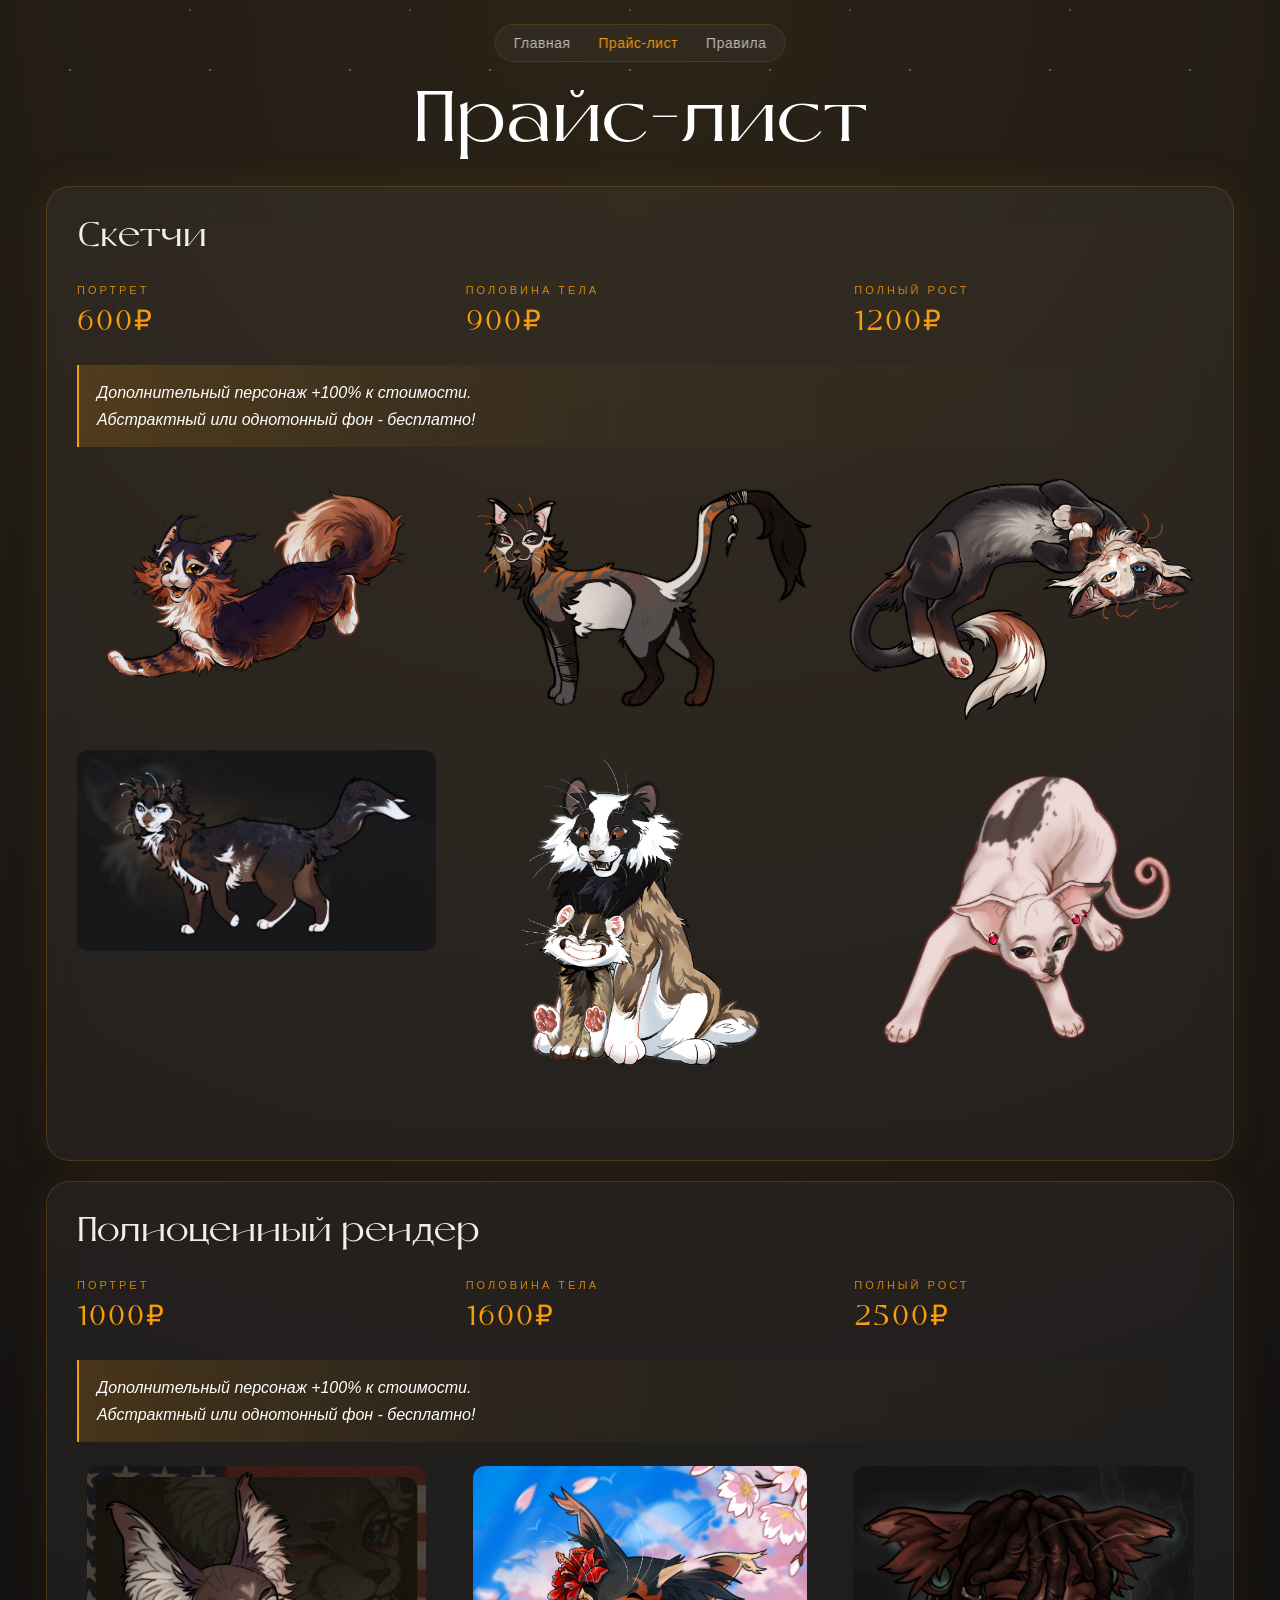
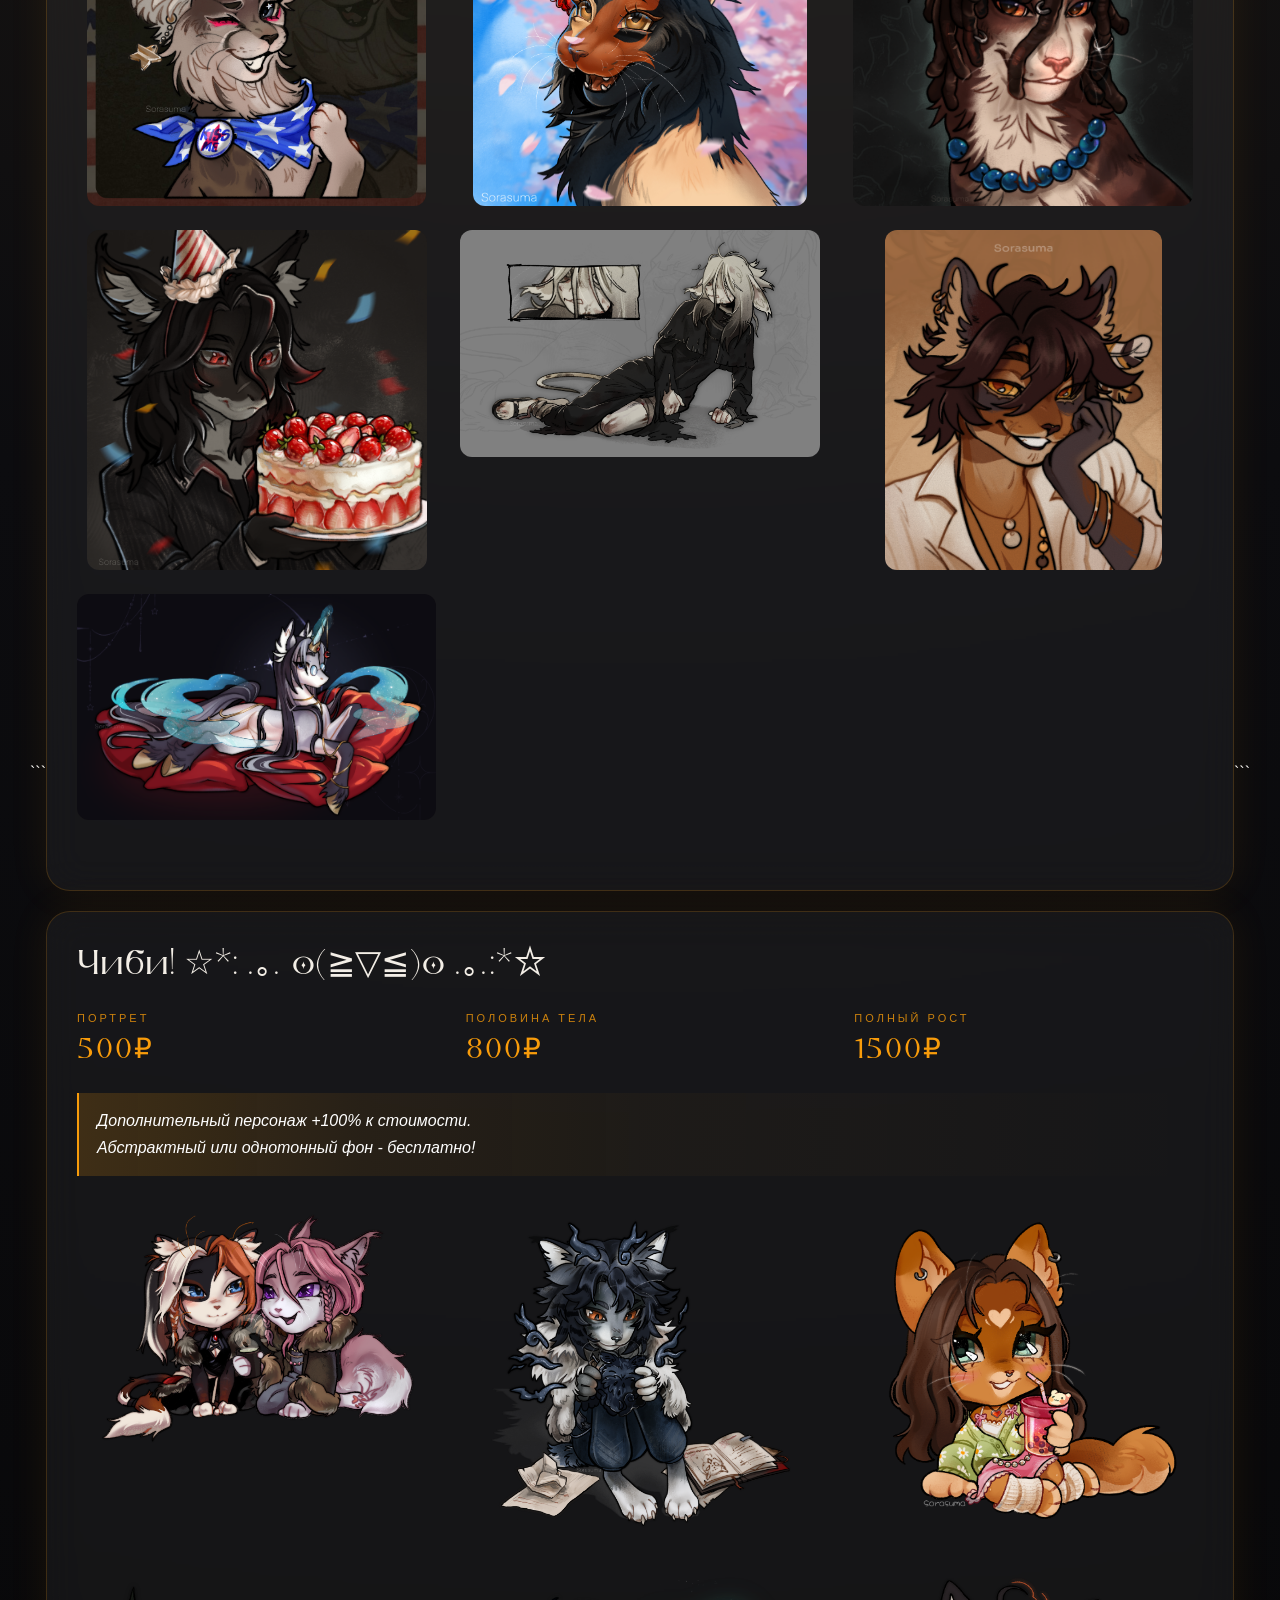
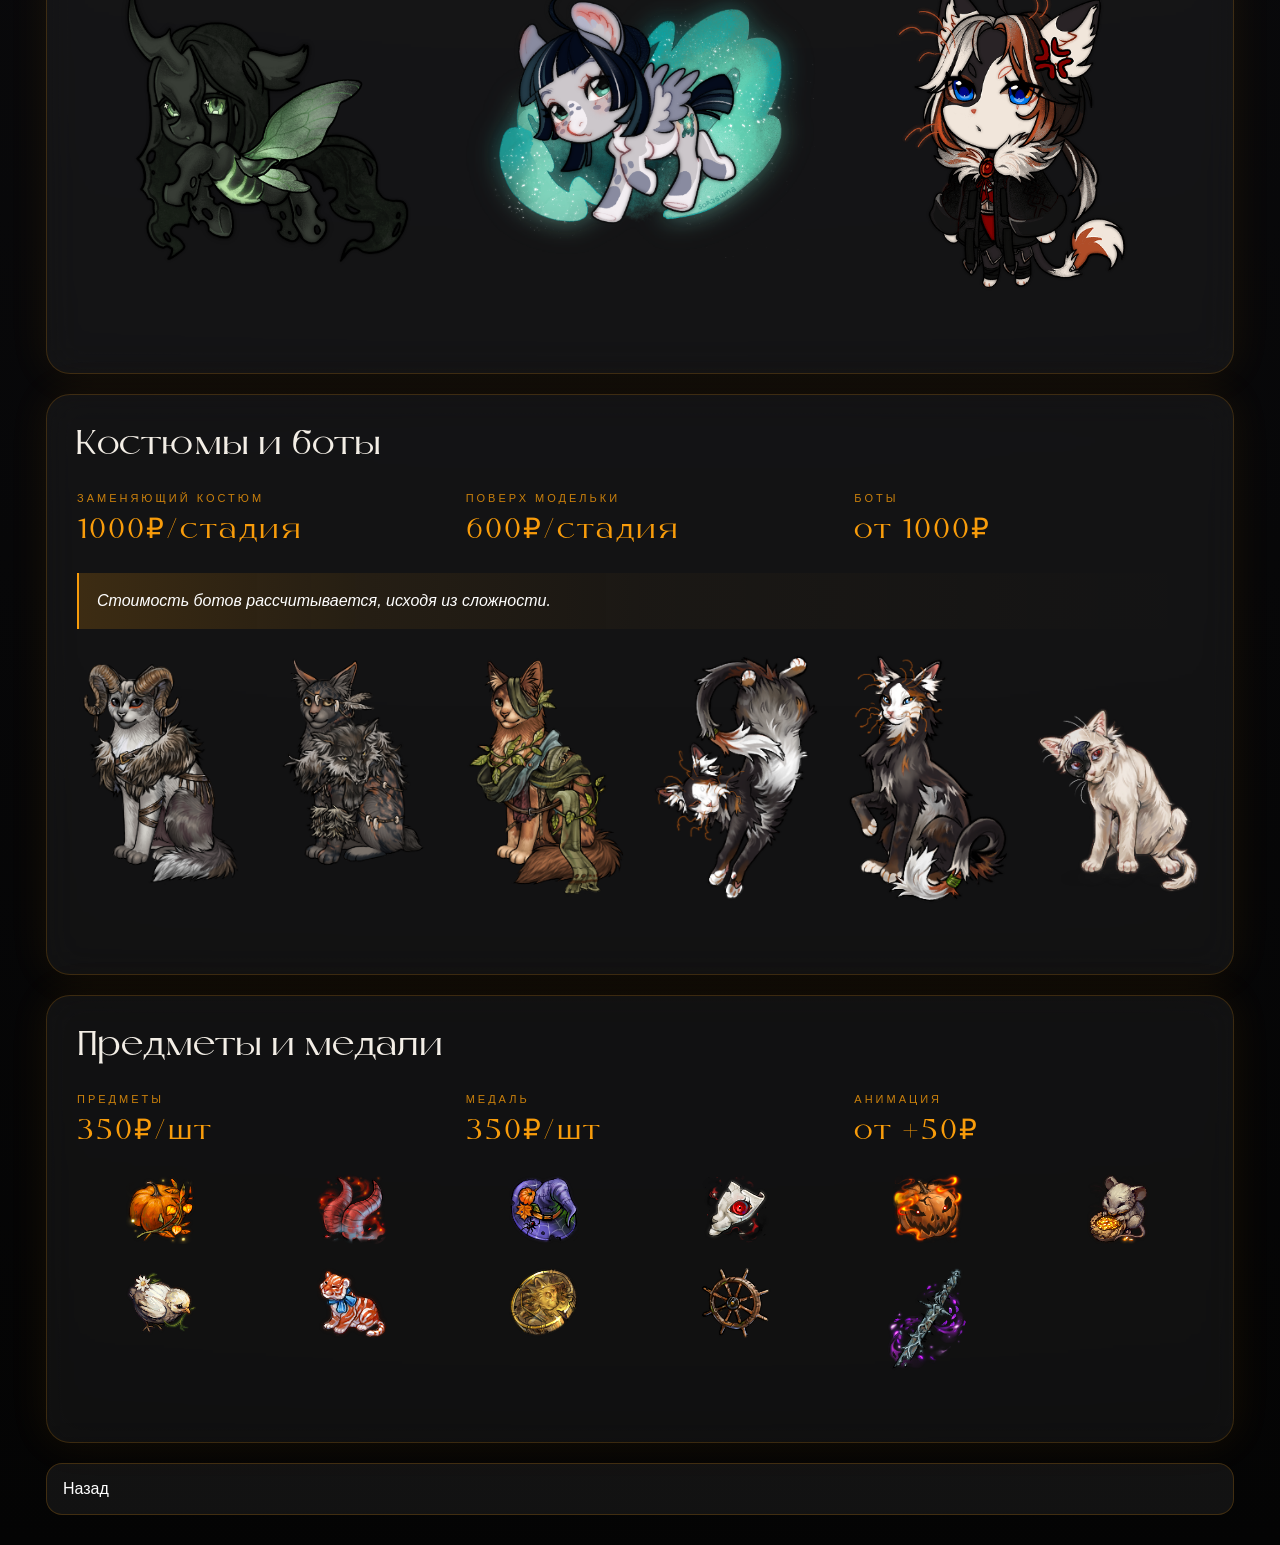
==== price.html @ 5119aca7 "Update price.html" ====
<!DOCTYPE html>

<html lang="ru">

<head>
    <meta charset="UTF-8">
    <meta name="viewport" content="width=device-width, initial-scale=1.0">
    <title>Прайс-лист</title>
    <link rel="icon" type="image/png" href="favicon.png">
    <link rel="stylesheet" href="style.css">
</head>

<body>

    <nav class="site-nav">
    <a href="index.html">Главная</a>
    <a href="price.html" class="active">Прайс-лист</a>
    <a href="rules.html">Правила</a>
</nav>
    
```
<div class="stars"></div>

<div class="page" style="padding-top:50px;">

    <h1>Прайс-лист</h1>

    <!-- СКЕТЧИ -->

    <div class="panel">

        <h2>Скетчи</h2>

        <div class="price-grid">

    <div class="price-item">
        <span class="price-label">Портрет</span>
        <div class="price-value">600₽</div>
    </div>

    <div class="price-item">
        <span class="price-label">Половина тела</span>
        <div class="price-value">900₽</div>
    </div>

    <div class="price-item">
        <span class="price-label">Полный рост</span>
        <div class="price-value">1200₽</div>
    </div>

</div>

<div class="price-notes">
    Дополнительный персонаж +100% к стоимости.<br>
    Абстрактный или однотонный фон - бесплатно!
</div>

        <div class="gallery">

            <a href="sketch/unnamed.png">
                <img src="sketch/unnamed.png" alt="">
            </a>

            <a href="sketch/IMG_5618.png">
                <img src="sketch/IMG_5618.png" alt="">
            </a>

            <a href="sketch/IMG_5616.PNG">
                <img src="sketch/IMG_5616.PNG" alt="">
            </a>

            <a href="sketch/IMG_5608 (1).jpg">
                <img src="sketch/IMG_5608 (1).jpg" alt="">
            </a>

            <a href="sketch/IMG_4055 (2).PNG">
                <img src="sketch/IMG_4055 (2).PNG" alt="">
            </a>

            <a href="sketch/IMG_5617.png">
                <img src="sketch/IMG_5617.png" alt="">
            </a>

        </div>

    </div>


    <!-- ПОЛНОЦЕННЫЙ РЕНДЕР -->

    <div class="panel">

        <h2>Полноценный рендер</h2>

        <div class="price-grid">

    <div class="price-item">
        <span class="price-label">Портрет</span>
        <div class="price-value">1000₽</div>
    </div>

    <div class="price-item">
        <span class="price-label">Половина тела</span>
        <div class="price-value">1600₽</div>
    </div>

    <div class="price-item">
        <span class="price-label">Полный рост</span>
        <div class="price-value">2500₽</div>
    </div>

</div>

<div class="price-notes">
    Дополнительный персонаж +100% к стоимости.<br>
    Абстрактный или однотонный фон - бесплатно!
</div>

        <div class="gallery">

            <a href="render/Frame 174.png"><img src="render/Frame 174.png"></a>
            <a href="render/IMG_3929.jpg"><img src="render/IMG_3929.jpg"></a>
            <a href="render/IMG_5096.png"><img src="render/IMG_5096.png"></a>
            <a href="render/IMG_5281.png"><img src="render/IMG_5281.png"></a>
            <a href="render/IMG_5338.png"><img src="render/IMG_5338.png"></a>
            <a href="render/IMG_5526.png"><img src="render/IMG_5526.png"></a>
            <a href="render/evan.png"><img src="render/evan.png"></a>

        </div>

    </div>

      <!-- ЧИБИ -->

    <div class="panel">

        <h2>Чиби! ☆*: .｡. o(≧▽≦)o .｡.:*☆</h2>

       <div class="price-grid">

    <div class="price-item">
        <span class="price-label">Портрет</span>
        <div class="price-value">500₽</div>
    </div>

    <div class="price-item">
        <span class="price-label">Половина тела</span>
        <div class="price-value">800₽</div>
    </div>

    <div class="price-item">
        <span class="price-label">Полный рост</span>
        <div class="price-value">1500₽</div>
    </div>

</div>

<div class="price-notes">
    Дополнительный персонаж +100% к стоимости.<br>
    Абстрактный или однотонный фон - бесплатно!
</div>

        <div class="gallery">

            <a href="chibi/IMG_4927.PNG"><img src="chibi/IMG_4927.PNG"></a>
            <a href="chibi/IMG_5106.png"><img src="chibi/IMG_5106.png"></a>
            <a href="chibi/IMG_5585.png"><img src="chibi/IMG_5585.png"></a>
            <a href="chibi/output_optimized.png"><img src="chibi/output_optimized.png"></a>
            <a href="chibi/пони.png"><img src="chibi/пони.png"></a>
            <a href="chibi/output_optimized (2).png"><img src="chibi/output_optimized (2).png"></a>

        </div>

    </div>
    

    <!-- КОСТЮМЫ И БОТЫ -->

    <div class="panel">

        <h2>Костюмы и боты</h2>

       <div class="price-grid">

    <div class="price-item">
        <span class="price-label">Заменяющий костюм</span>
        <div class="price-value">1000₽/стадия</div>
    </div>

    <div class="price-item">
        <span class="price-label">Поверх модельки</span>
        <div class="price-value">600₽/стадия</div>
    </div>

    <div class="price-item">
        <span class="price-label">Боты</span>
        <div class="price-value">от 1000₽</div>
    </div>

</div>

<div class="price-notes">
    Стоимость ботов рассчитывается, исходя из сложности.<br>
    
</div>

        <div class="gallery gallery-items">

            <a href="costumes/IMG_4283.png"><img src="costumes/IMG_4283.png"></a>
            <a href="costumes/IMG_4284.png"><img src="costumes/IMG_4284.png"></a>
            <a href="costumes/IMG_4286.png"><img src="costumes/IMG_4286.png"></a>
            <a href="costumes/IMG_4391.png"><img src="costumes/IMG_4391.png"></a>
            <a href="costumes/IMG_4734.png"><img src="costumes/IMG_4734.png"></a>
            <a href="costumes/альбиносик.png"><img src="costumes/альбиносик.png"></a>

        </div>

    </div>


    <!-- ПРЕДМЕТЫ -->

    <div class="panel">

        <h2>Предметы и медали</h2>

       <div class="price-grid">

    <div class="price-item">
        <span class="price-label">Предметы</span>
        <div class="price-value">350₽/шт</div>
    </div>

    <div class="price-item">
        <span class="price-label">Медаль</span>
        <div class="price-value">350₽/шт</div>
    </div>

    <div class="price-item">
        <span class="price-label">Анимация</span>
        <div class="price-value">от +50₽</div>
    </div>

</div>

        <div class="gallery gallery-items">

            <a href="items/IMG_2082.png"><img src="items/IMG_2082.png"></a>
            <a href="items/IMG_2089.png"><img src="items/IMG_2089.png"></a>
            <a href="items/IMG_2090.png"><img src="items/IMG_2090.png"></a>
            <a href="items/IMG_2105.png"><img src="items/IMG_2105.png"></a>
            <a href="items/IMG_2120.png"><img src="items/IMG_2120.png"></a>
            <a href="items/IMG_3711.png"><img src="items/IMG_3711.png"></a>
            <a href="items/IMG_3710.png"><img src="items/IMG_3710.png"></a>
            <a href="items/IMG_3713.png"><img src="items/IMG_3713.png"></a>
            <a href="items/IMG_4199.png"><img src="items/IMG_4199.png"></a>
            <a href="items/IMG_4212.png"><img src="items/IMG_4212.png"></a>
            <a href="items/IMG_4331.png"><img src="items/IMG_4331.png"></a>

        </div>

    </div>


  


    <a href="index.html" class="btn">Назад</a>

</div>


<!-- ЛАЙТБОКС -->

<div class="lightbox" id="lightbox">

    <span class="lightbox-close">&times;</span>

    <img id="lightbox-img">

</div>


<script>

    const lightbox = document.getElementById('lightbox');
    const lightboxImg = document.getElementById('lightbox-img');

    document.querySelectorAll('.gallery a').forEach(link => {

        link.addEventListener('click', e => {

            e.preventDefault();

            lightboxImg.src = link.href;

            lightbox.classList.add('active');

        });

    });

    lightbox.addEventListener('click', e => {

        if (
            e.target === lightbox ||
            e.target.classList.contains('lightbox-close')
        ) {

            lightbox.classList.remove('active');

        }

    });

</script>
```

</body>

</html>
---- style.css ----
@font-face{
font-family:'Leotaro';
src:url('Leotaro-Regular.otf') format('opentype');
}

@import url('https://fonts.googleapis.com/css2?family=Montserrat:wght@300;400;500;700&display=swap');

*{margin:0;padding:0;box-sizing:border-box}

body{
font-family:'Montserrat',sans-serif;
background:radial-gradient(circle at top,#2b2317 0%,#0c0c0f 45%,#040404 100%);
min-height:100vh;
display:flex;
justify-content:center;
align-items:center;
padding:30px;
color:#fff;
overflow-x:hidden;
}

.stars{
position:fixed;
inset:0;
background-image:
radial-gradient(rgba(255,255,255,.9) 1px,transparent 1px),
radial-gradient(rgba(255,255,255,.6) 1px,transparent 1px);
background-size:140px 140px,220px 220px;
background-position:0 0,80px 120px;
opacity:.35;
animation:starfade 8s ease-in-out infinite;
pointer-events:none;
}

@keyframes starfade{
50%{opacity:.55}
}

.card,.panel{
background:rgba(255,255,255,.05);
backdrop-filter:blur(18px);
border:1px solid rgba(248,156,11,.18);
box-shadow:0 0 40px rgba(248,156,11,.08);
}

.card{
width:520px;
max-width:90vw;
padding:42px;
border-radius:30px;
text-align:center;
}

.avatar{
width:170px;
height:170px;
border-radius:50%;
object-fit:cover;
margin-bottom:20px;
}

h1{
font-family:'Leotaro';
font-size:72px;
font-weight:normal;
margin-bottom:16px;
}

h2{
font-family:'Leotaro';
font-size:34px;
font-weight:normal;
color:#f3eee6;

margin-bottom:20px;
}

.status{
font-weight:700;
font-size:22px;
margin-bottom:10px;
}

.divider{
color:#F89C0B;
margin-bottom:24px;
}

.buttons{
display:flex;
flex-direction:column;
gap:14px;
}

.btn{
display:block;
text-decoration:none;
color:white;
padding:16px;
border-radius:16px;
background:rgba(255,255,255,.06);
border:1px solid rgba(248,156,11,.2);
position:relative;
overflow:hidden;
transition:.3s;
}

.btn:hover{
transform:translateY(-2px);
box-shadow:0 0 24px rgba(248,156,11,.35);
}

.btn:before{
content:'';
position:absolute;
left:-120%;
top:0;
width:50%;
height:100%;
background:linear-gradient(90deg,transparent,rgba(255,255,255,.4),transparent);
transform:skewX(-20deg);
transition:.8s;
}

.btn:hover:before{left:150%;}

.socials{
display:flex;
justify-content:center;
gap:14px;
margin-top:24px;
}

.social-btn{
width:56px;
height:56px;
display:flex;
align-items:center;
justify-content:center;
border-radius:14px;
background:rgba(255,255,255,.06);
border:1px solid rgba(248,156,11,.2);
}

.social-btn img{
width:28px;
height:28px;
object-fit:contain;
}

.page{
width:min(1300px,95vw);
}

.page h1{
text-align:center;
margin-bottom:20px;
}

.panel{
padding:30px;
border-radius:24px;
margin-bottom:20px;
}

.panel p{
margin-bottom:14px;
line-height:1.7;
}

.footer-update{
position:fixed;
left:50%;
bottom:14px;
transform:translateX(-50%);
font-size:12px;
font-style:italic;
opacity:.65;
}

.gallery{
display:grid;
grid-template-columns:repeat(3,1fr);
gap:24px;
margin:24px 0 40px;
align-items:start;
}

.gallery-items{
    grid-template-columns:repeat(6,1fr);
}

@media (max-width:1000px){
.gallery{
grid-template-columns:repeat(2,1fr);
}
}

@media (max-width:650px){
.gallery{
grid-template-columns:1fr;
}
}
.gallery a{display:flex;justify-content:center;align-items:center;text-decoration:none}
.gallery img{max-width:100%;max-height:340px;width:auto;height:auto;border-radius:12px;transition:.25s}
.gallery img:hover{transform:scale(1.03)}
.placeholder{height:180px;display:flex;align-items:center;justify-content:center;background:rgba(255,255,255,.04);border-radius:12px;color:#F89C0B}
.lightbox{position:fixed;inset:0;background:rgba(0,0,0,.88);display:none;align-items:center;justify-content:center;z-index:9999}
.lightbox.active{display:flex}
.lightbox img{max-width:90vw;max-height:90vh;border-radius:12px}
.lightbox-close{position:absolute;top:20px;right:30px;font-size:42px;color:white;cursor:pointer}
.price-grid{
    display:grid;
    grid-template-columns:repeat(3,1fr);
    gap:40px;
    margin:25px 0;
}

.price-item{
    text-align:left;
}

.price-label{
    display:block;
    font-size:11px;
    letter-spacing:3px;
    color:#F89C0B;
    margin-bottom:8px;
    text-transform:uppercase;
    opacity:.8;
}

.price-value{
    font-family:'Leotaro';
    font-size:28px;
    font-weight:normal;
    color:#F89C0B;
    letter-spacing:2px;
}

.price-notes{
    margin-top:18px;
    padding:14px 18px;

    border-left:2px solid #F89C0B;

    background:linear-gradient(
        90deg,
        rgba(248,156,11,.18) 0%,
        rgba(248,156,11,.08) 25%,
        rgba(248,156,11,.03) 50%,
        transparent 100%
    );

    border-radius:0 14px 14px 0;

    font-style:italic;
    line-height:1.7;
}

@media (max-width:700px){

    .price-grid{
        grid-template-columns:1fr;
        gap:20px;
    }

}
.site-nav{
    position:fixed;
    top:24px;
    left:50%;
    transform:translateX(-50%);

    padding:10px 18px;

    border-radius:999px;

    background:rgba(255,255,255,.04);
    backdrop-filter:blur(12px);

    border:1px solid rgba(248,156,11,.15);

    display:flex;
    gap:28px;

    z-index:1000;
}

.site-nav a{
    color:rgba(255,255,255,.7);
    text-decoration:none;

    font-size:14px;
    letter-spacing:.5px;

    transition:.3s;
}

.site-nav a:hover{
    color:#F89C0B;
}

.site-nav a.active{
    color:#F89C0B;
}

.price-page{
    padding-top:100px;
}

.name-divider{
    width:180px;
    height:1px;

    margin:0 auto 22px;

    background:linear-gradient(
        90deg,
        transparent,
        #F89C0B,
        transparent
    );

    opacity:.9;
}

.status-badge{
    display:inline-flex;
    align-items:center;
    justify-content:center;

    padding:12px 22px;

    margin-bottom:14px;

    border-radius:999px;

    background:rgba(255,255,255,.05);
    backdrop-filter:blur(12px);

    border:1px solid rgba(248,156,11,.18);

    box-shadow:0 0 20px rgba(248,156,11,.08);

    font-size:15px;
    font-weight:500;

    color:#f3eee6;
}

.status-dot{
    width:8px;
    height:8px;

    border-radius:50%;

    background:#F89C0B;

    margin-right:10px;

    box-shadow:0 0 10px #F89C0B;
}
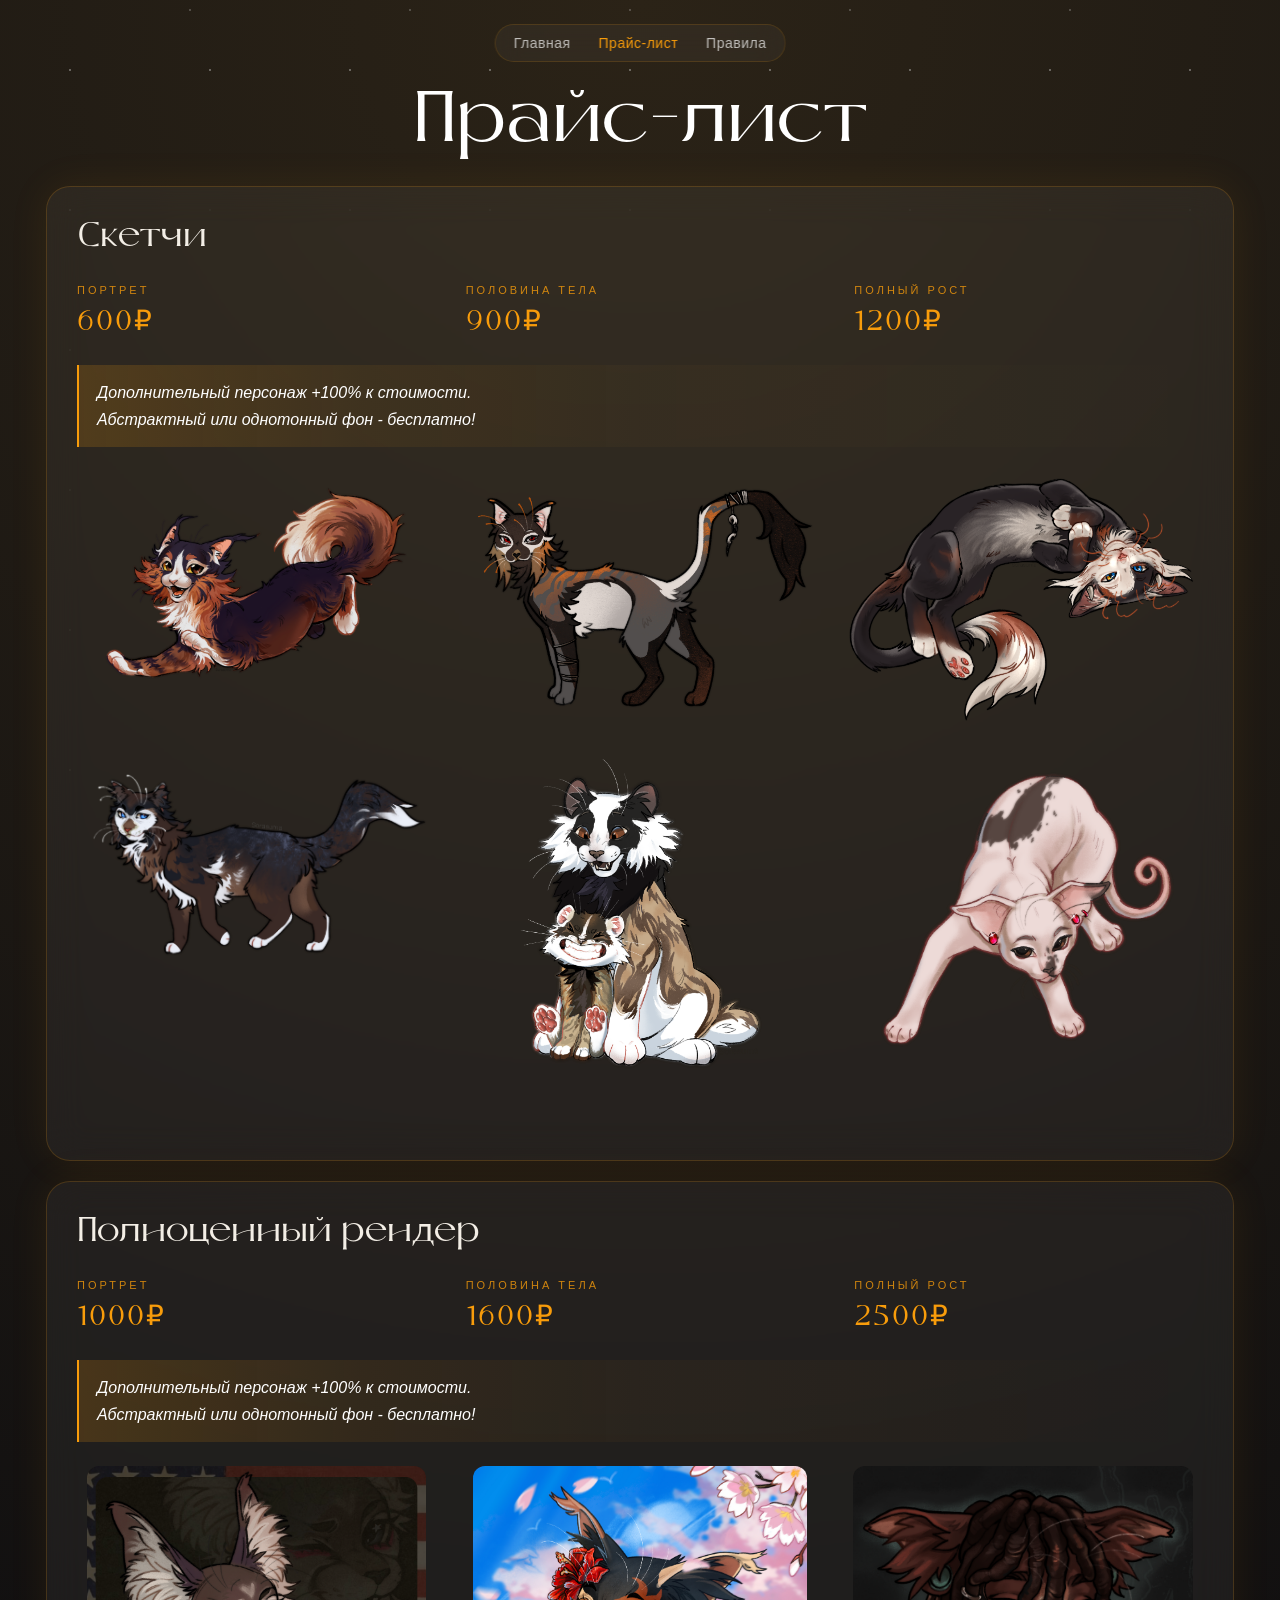
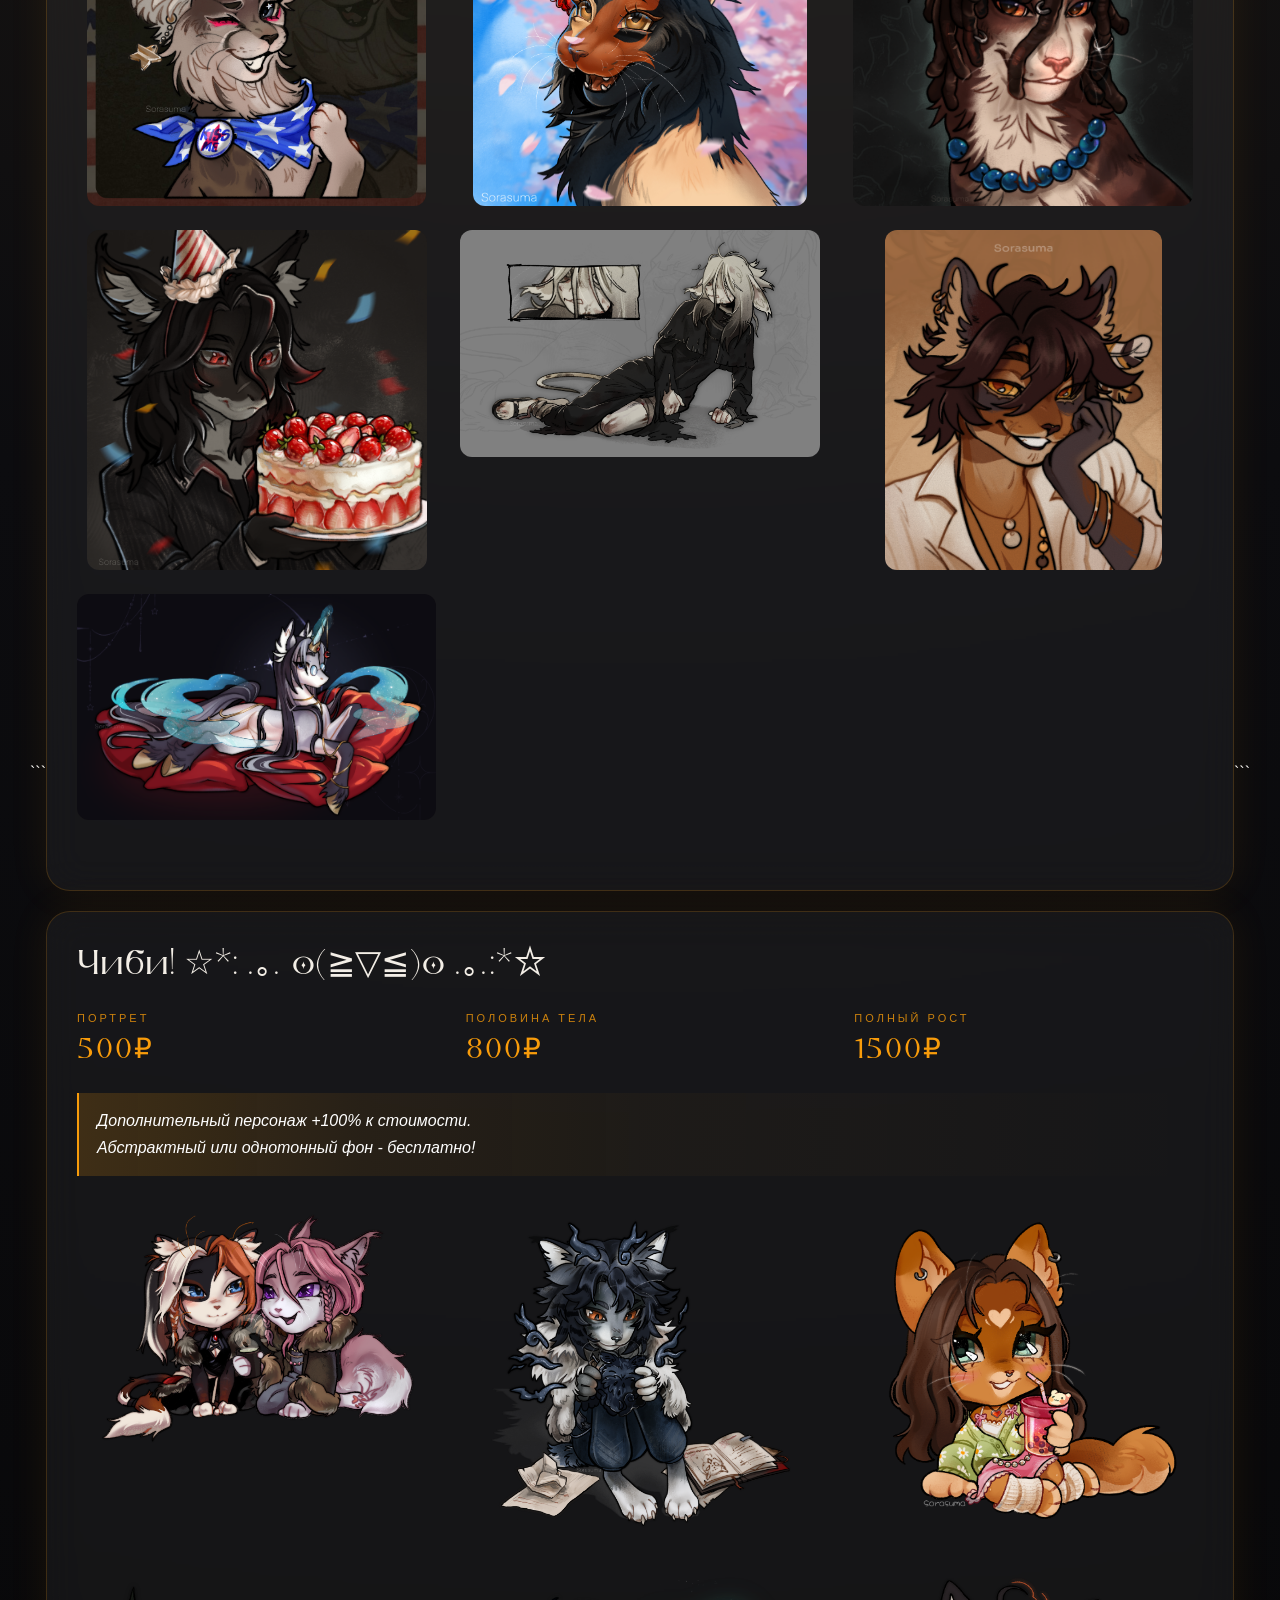
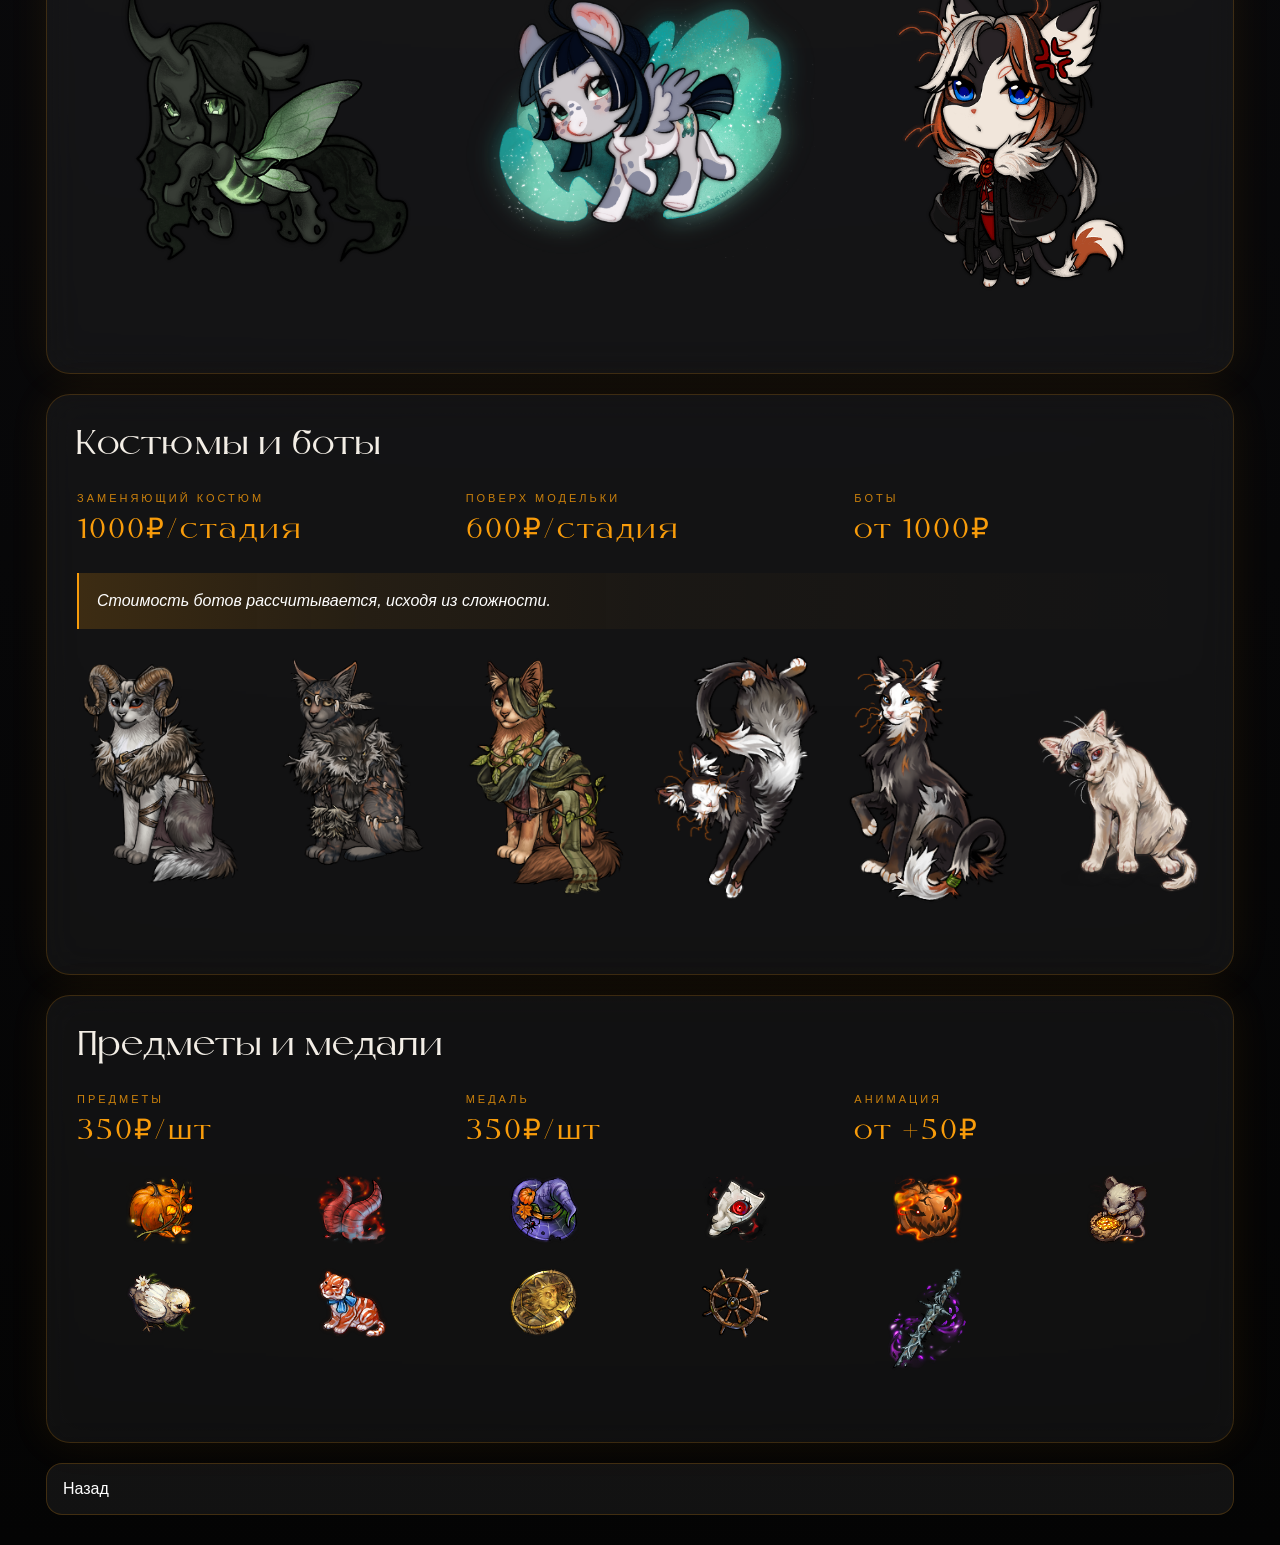
==== commit e68f2846: "Update price.html" ====
--- a/price.html
+++ b/price.html
@@ -69,8 +69,8 @@
                 <img src="sketch/IMG_5616.PNG" alt="">
             </a>
 
-            <a href="sketch/IMG_5608 (1).jpg">
-                <img src="sketch/IMG_5608 (1).jpg" alt="">
+            <a href="sketch/IMG_5608 (1).png">
+                <img src="sketch/IMG_5608 (1).png" alt="">
             </a>
 
             <a href="sketch/IMG_4055 (2).PNG">
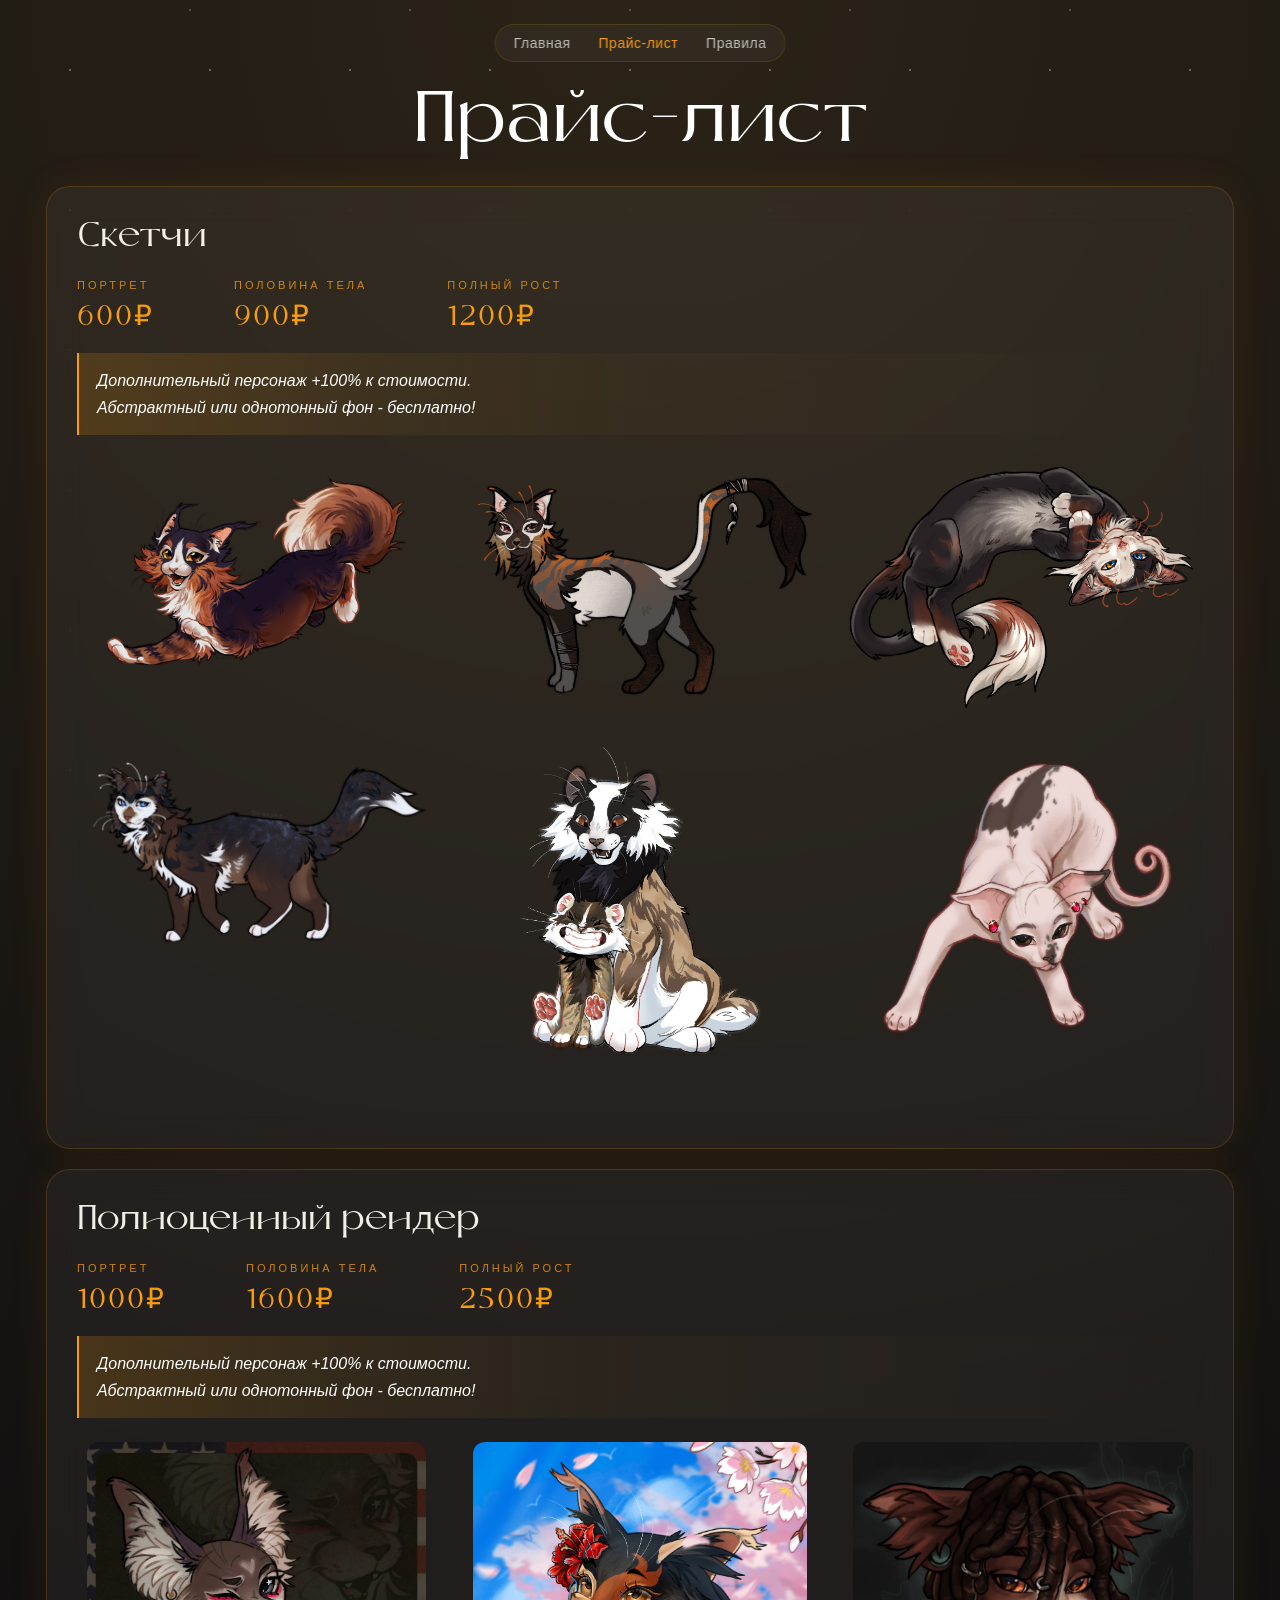
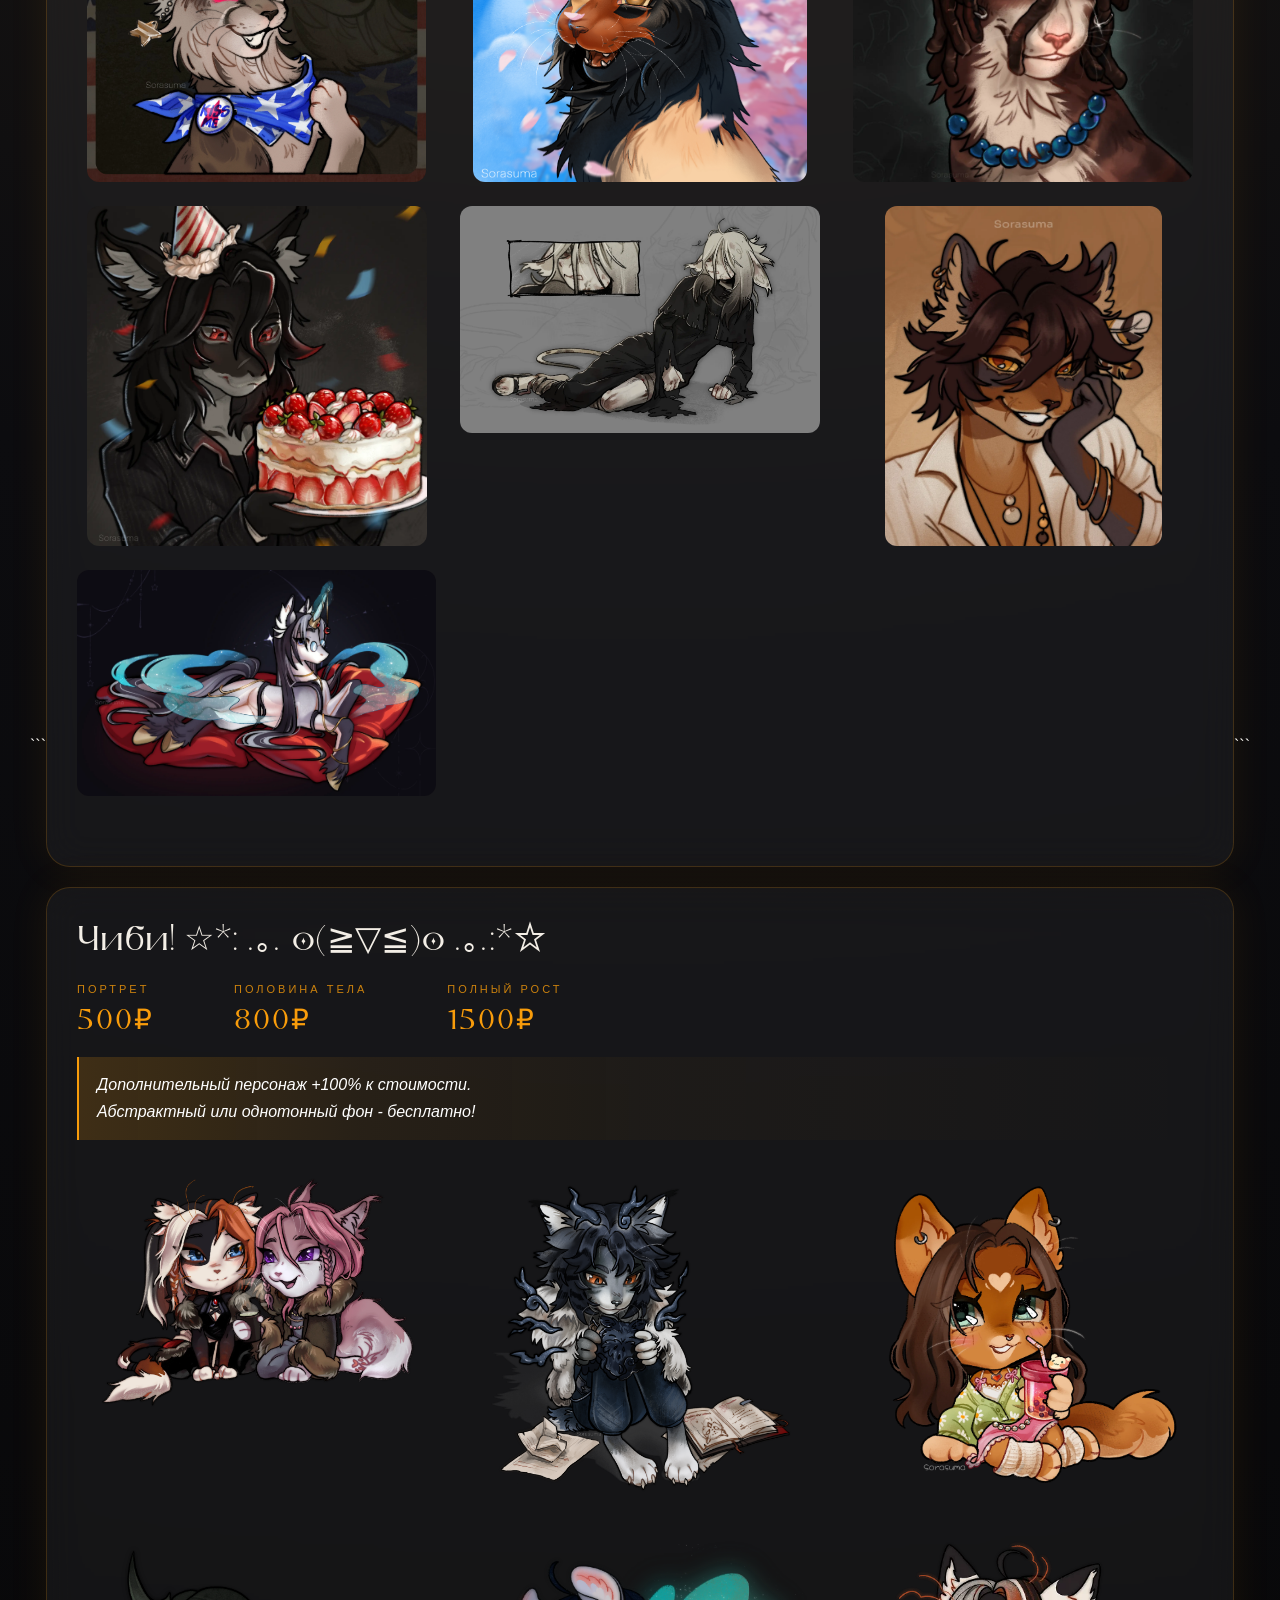
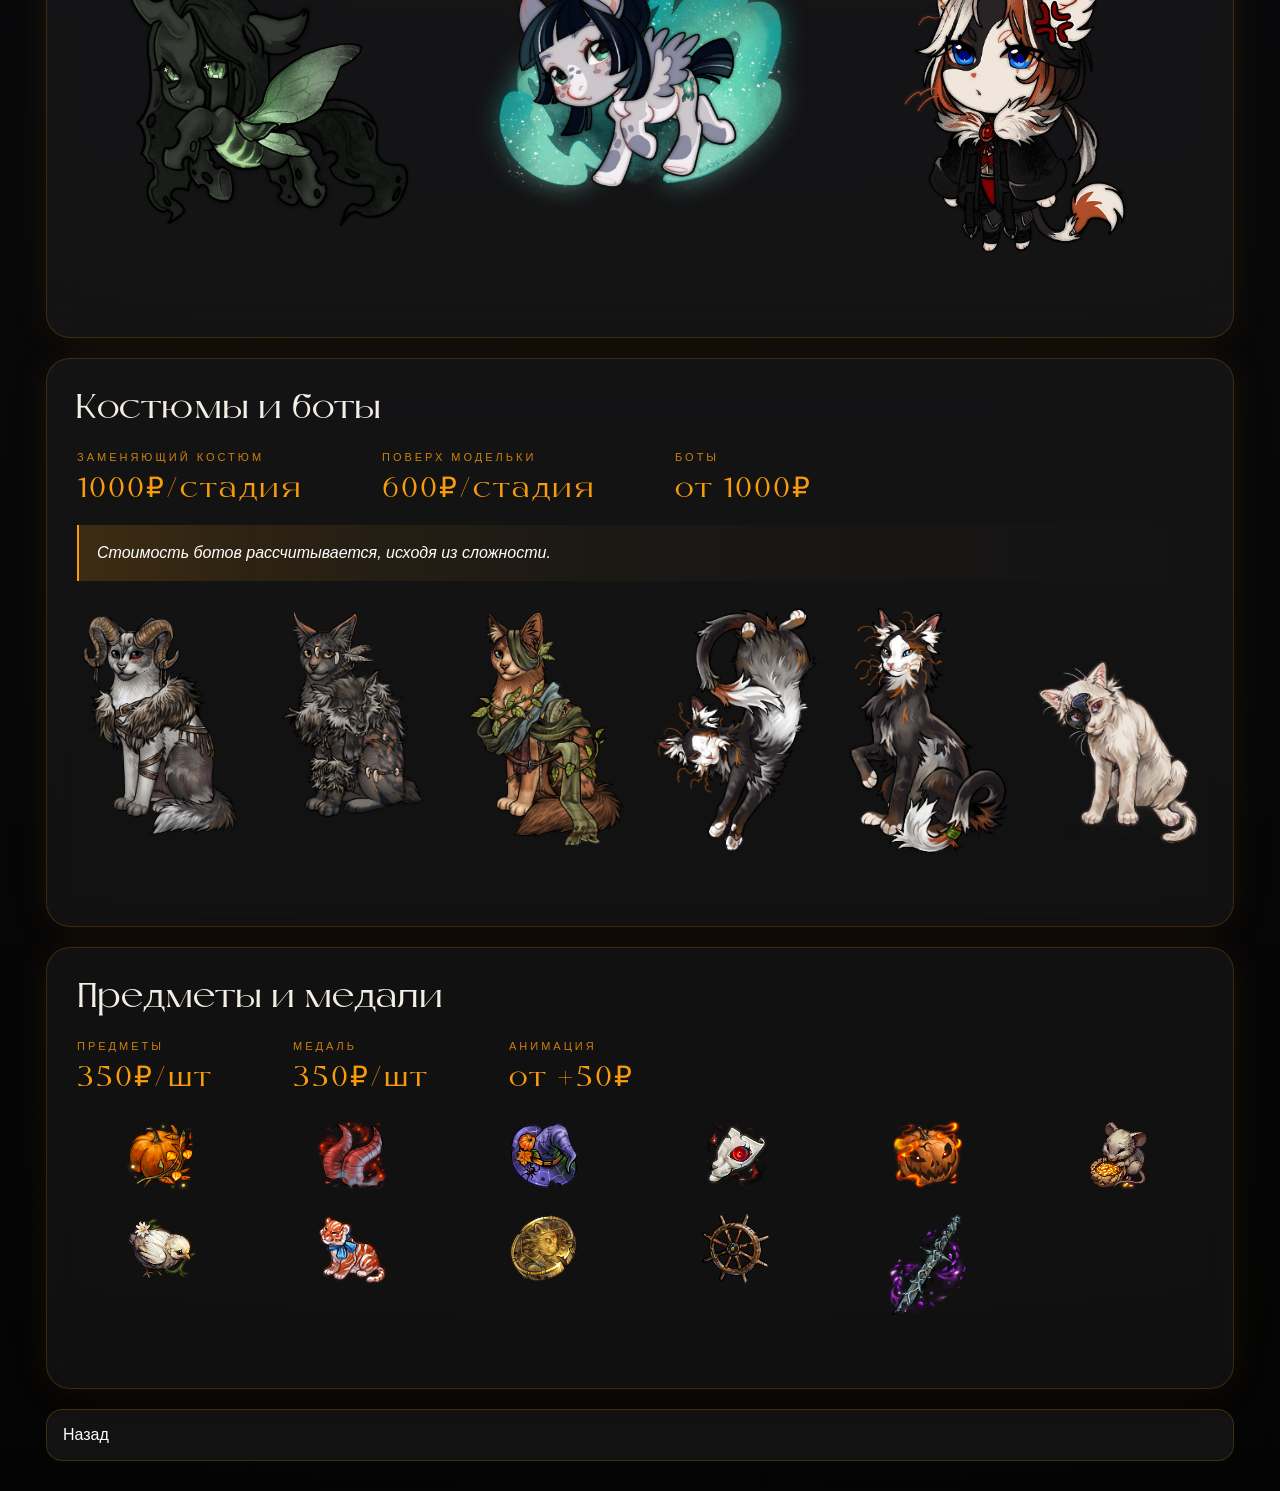
==== commit eb01f701: "Update price.html" ====
--- a/price.html
+++ b/price.html
@@ -57,28 +57,28 @@
 
         <div class="gallery">
 
-            <a href="sketch/unnamed.png">
-                <img src="sketch/unnamed.png" alt="">
-            </a>
-
-            <a href="sketch/IMG_5618.png">
-                <img src="sketch/IMG_5618.png" alt="">
-            </a>
-
-            <a href="sketch/IMG_5616.PNG">
-                <img src="sketch/IMG_5616.PNG" alt="">
-            </a>
-
-            <a href="sketch/IMG_5608 (1).png">
-                <img src="sketch/IMG_5608 (1).png" alt="">
-            </a>
-
-            <a href="sketch/IMG_4055 (2).PNG">
-                <img src="sketch/IMG_4055 (2).PNG" alt="">
-            </a>
-
-            <a href="sketch/IMG_5617.png">
-                <img src="sketch/IMG_5617.png" alt="">
+            <a href="sketch/unnamed.webp">
+                <img src="sketch/unnamed.webp" alt="">
+            </a>
+
+            <a href="sketch/IMG_5618.webp">
+                <img src="sketch/IMG_5618.webp" alt="">
+            </a>
+
+            <a href="sketch/IMG_5616.webp">
+                <img src="sketch/IMG_5616.webp" alt="">
+            </a>
+
+            <a href="sketch/IMG_5608.webp">
+                <img src="sketch/IMG_5608.webp" alt="">
+            </a>
+
+            <a href="sketch/IMG_4055.webp">
+                <img src="sketch/IMG_4055.webp" alt="">
+            </a>
+
+            <a href="sketch/IMG_5617.webp">
+                <img src="sketch/IMG_5617.webp" alt="">
             </a>
 
         </div>
@@ -118,13 +118,13 @@
 
         <div class="gallery">
 
-            <a href="render/Frame 174.png"><img src="render/Frame 174.png"></a>
+            <a href="render/legend.webp"><img src="render/legend.webp"></a>
             <a href="render/IMG_3929.jpg"><img src="render/IMG_3929.jpg"></a>
-            <a href="render/IMG_5096.png"><img src="render/IMG_5096.png"></a>
-            <a href="render/IMG_5281.png"><img src="render/IMG_5281.png"></a>
-            <a href="render/IMG_5338.png"><img src="render/IMG_5338.png"></a>
-            <a href="render/IMG_5526.png"><img src="render/IMG_5526.png"></a>
-            <a href="render/evan.png"><img src="render/evan.png"></a>
+            <a href="render/IMG_5096.webp"><img src="render/IMG_5096.webp"></a>
+            <a href="render/IMG_5281.webp"><img src="render/IMG_5281.webp"></a>
+            <a href="render/IMG_5338.webp"><img src="render/IMG_5338.webp"></a>
+            <a href="render/IMG_5526.webp"><img src="render/IMG_5526.webp"></a>
+            <a href="render/evan.webp"><img src="render/evan.webp"></a>
 
         </div>
 
@@ -162,12 +162,12 @@
 
         <div class="gallery">
 
-            <a href="chibi/IMG_4927.PNG"><img src="chibi/IMG_4927.PNG"></a>
-            <a href="chibi/IMG_5106.png"><img src="chibi/IMG_5106.png"></a>
-            <a href="chibi/IMG_5585.png"><img src="chibi/IMG_5585.png"></a>
-            <a href="chibi/output_optimized.png"><img src="chibi/output_optimized.png"></a>
-            <a href="chibi/пони.png"><img src="chibi/пони.png"></a>
-            <a href="chibi/output_optimized (2).png"><img src="chibi/output_optimized (2).png"></a>
+            <a href="chibi/IMG_4927.webp"><img src="chibi/IMG_4927.webp"></a>
+            <a href="chibi/IMG_5106.webp"><img src="chibi/IMG_5106.webp"></a>
+            <a href="chibi/IMG_5585.webp"><img src="chibi/IMG_5585.webp"></a>
+            <a href="chibi/output_optimized.webp"><img src="chibi/output_optimized.webp"></a>
+            <a href="chibi/пони.webp"><img src="chibi/пони.webp"></a>
+            <a href="chibi/output_optimized (2).webp"><img src="chibi/output_optimized (2).webp"></a>
 
         </div>
 
--- a/style.css
+++ b/style.css
@@ -210,11 +210,13 @@
 .lightbox.active{display:flex}
 .lightbox img{max-width:90vw;max-height:90vh;border-radius:12px}
 .lightbox-close{position:absolute;top:20px;right:30px;font-size:42px;color:white;cursor:pointer}
+
 .price-grid{
     display:grid;
-    grid-template-columns:repeat(3,1fr);
-    gap:40px;
-    margin:25px 0;
+    grid-template-columns:repeat(3,max-content);
+    gap:80px;
+
+    justify-content:start;
 }
 
 .price-item{
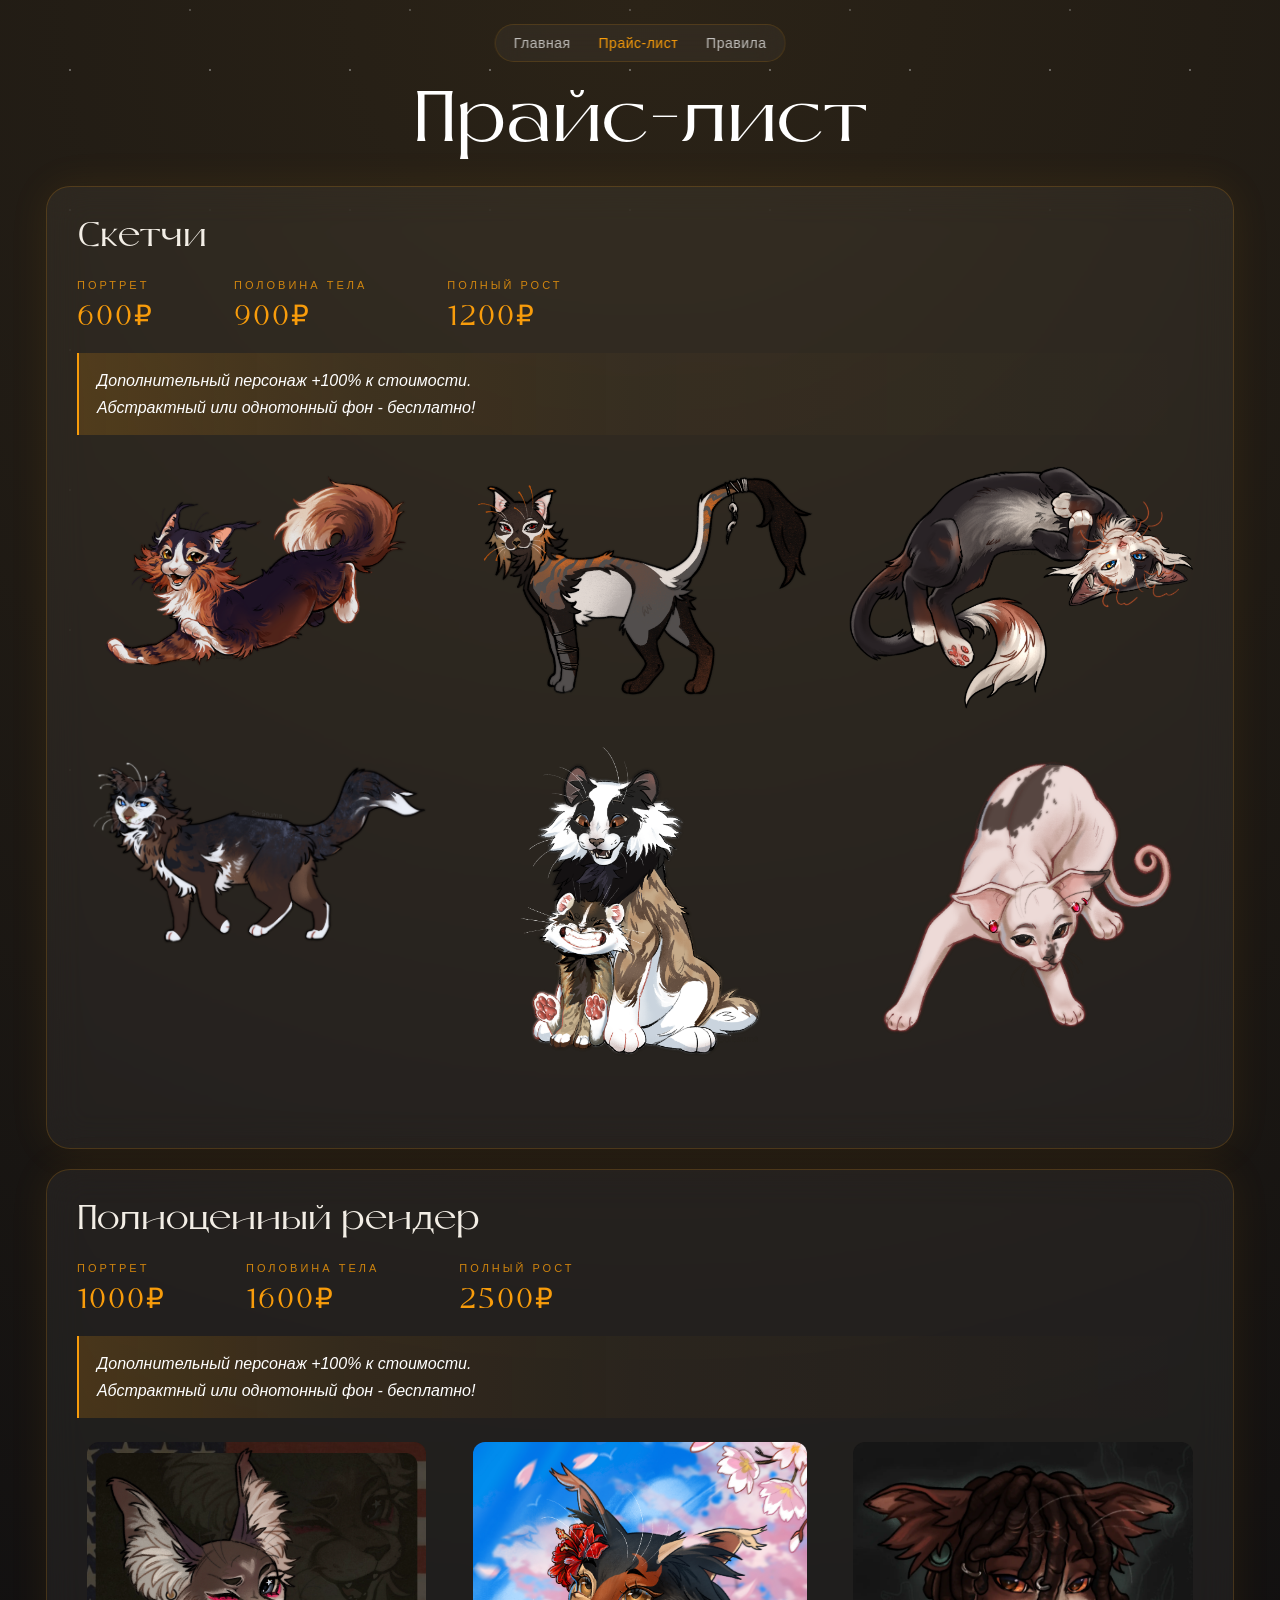
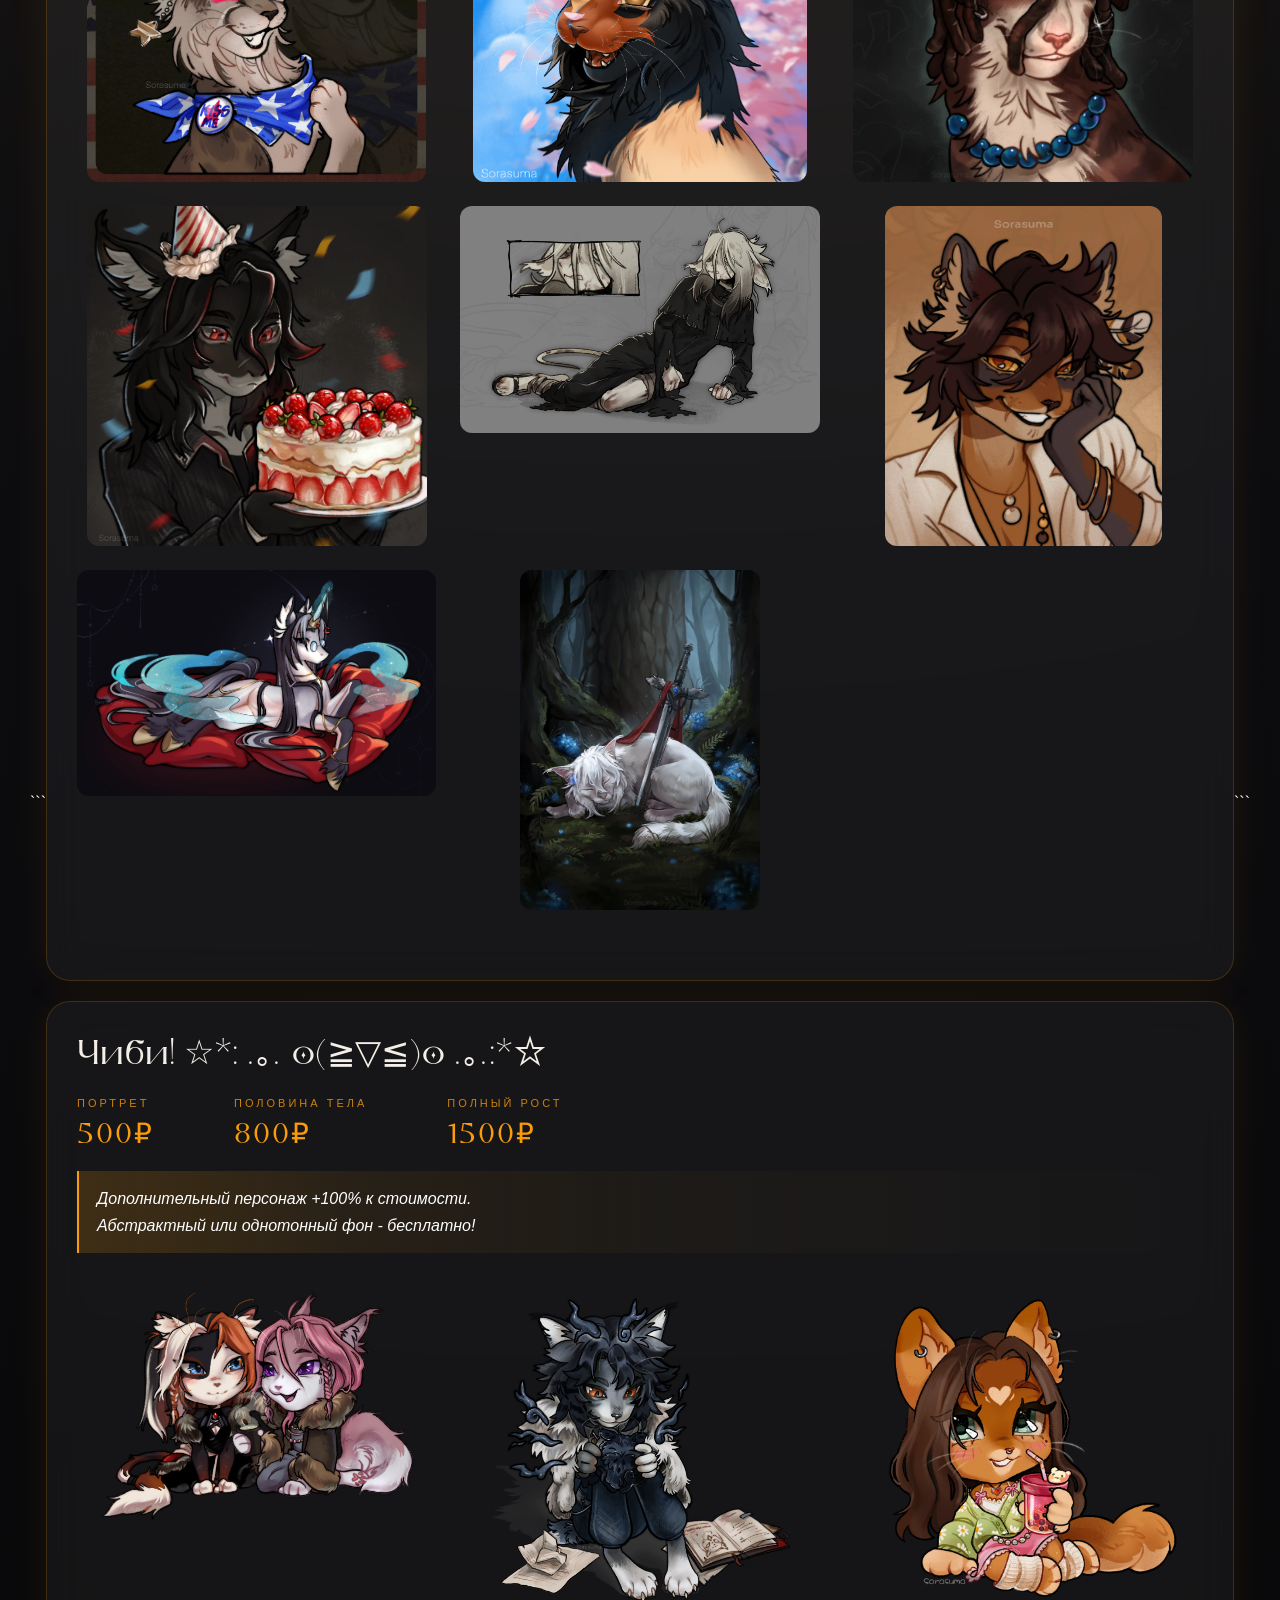
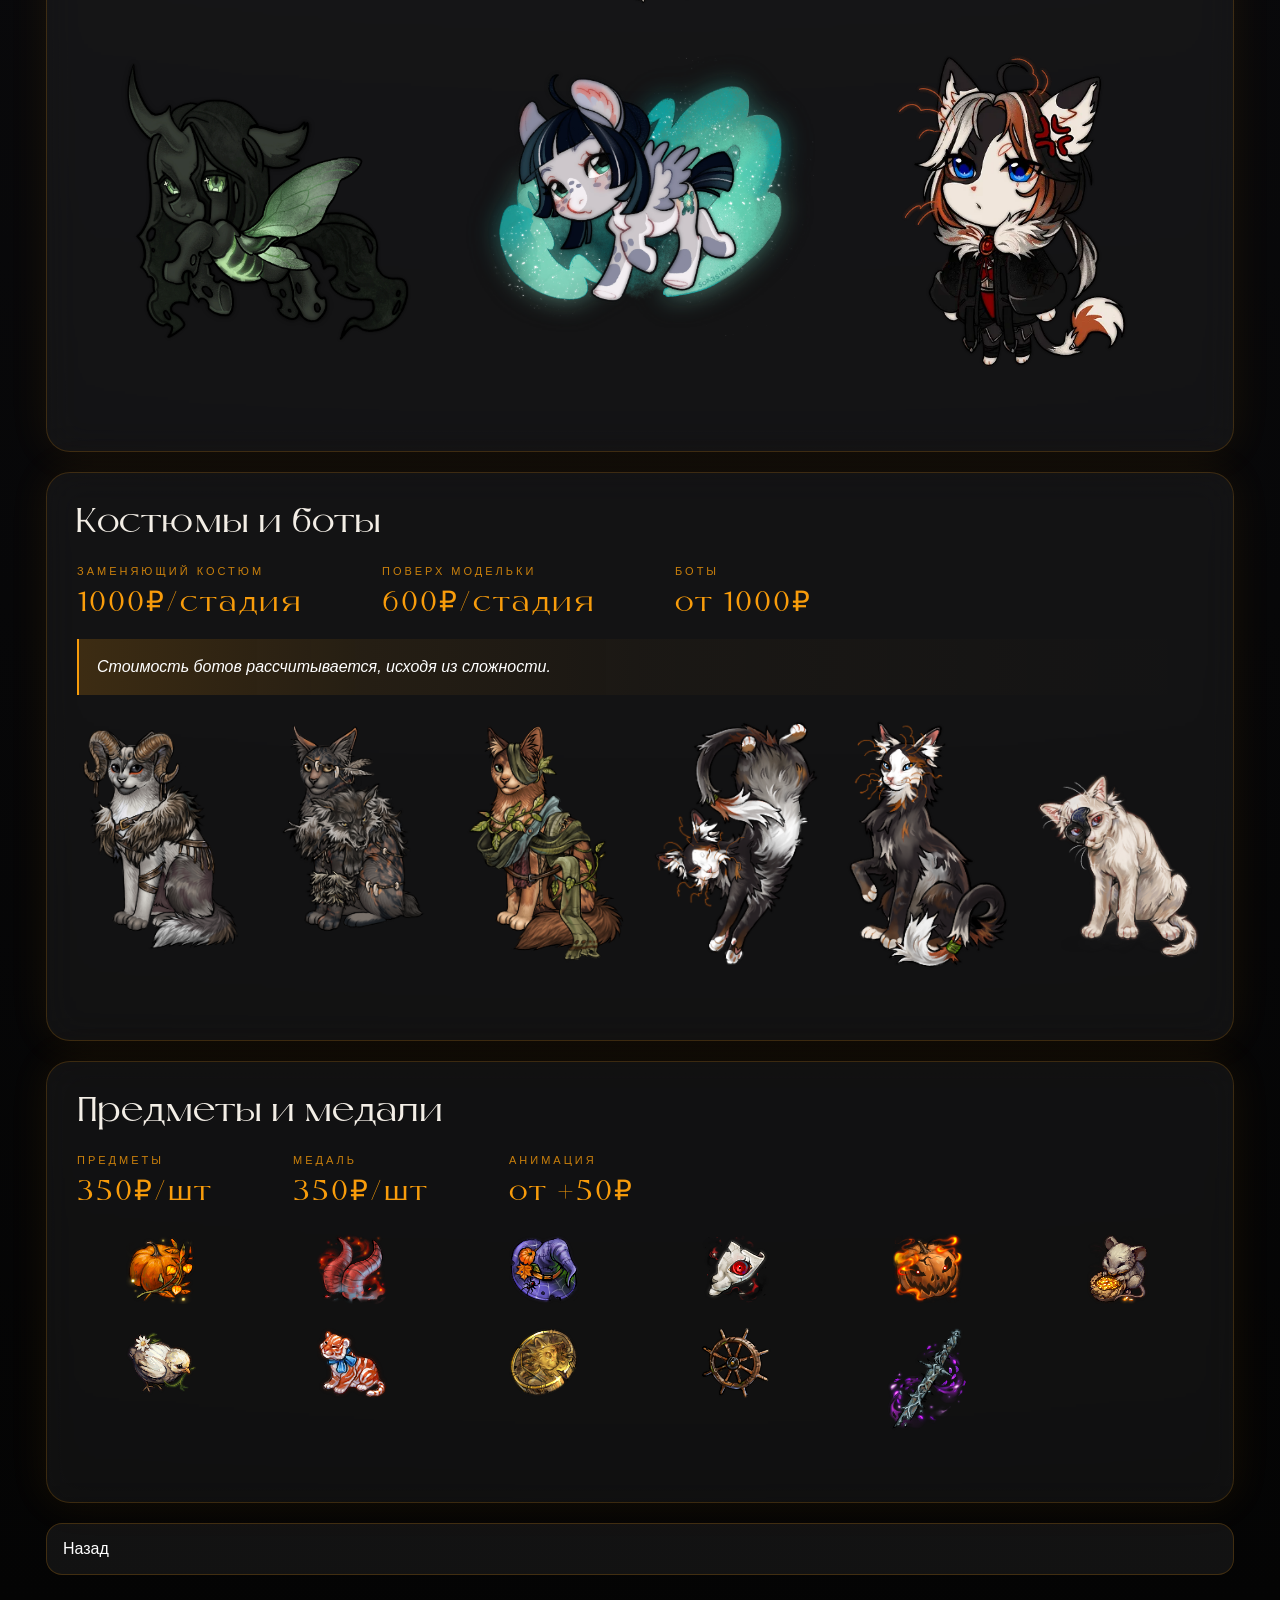
==== commit 692f26cd: "Update price.html" ====
--- a/price.html
+++ b/price.html
@@ -125,6 +125,7 @@
             <a href="render/IMG_5338.webp"><img src="render/IMG_5338.webp"></a>
             <a href="render/IMG_5526.webp"><img src="render/IMG_5526.webp"></a>
             <a href="render/evan.webp"><img src="render/evan.webp"></a>
+            <a href="render/evan.webp"><img src="render/меч.webp"></a>
 
         </div>
 
--- a/style.css
+++ b/style.css
@@ -364,3 +364,79 @@
 
     box-shadow:0 0 10px #F89C0B;
 }
+
+/* ========================= */
+/* МОБИЛЬНАЯ ВЕРСИЯ */
+/* ========================= */
+
+@media (max-width:768px){
+
+    body{
+        padding:16px;
+    }
+
+    .card{
+        width:100%;
+        max-width:100%;
+        padding:28px 20px;
+    }
+
+    .avatar{
+        width:120px;
+        height:120px;
+    }
+
+    h1{
+        font-size:48px;
+    }
+
+    .status-badge{
+        font-size:14px;
+        padding:10px 18px;
+    }
+
+    .btn{
+        padding:14px;
+    }
+
+    .social-btn{
+        width:48px;
+        height:48px;
+    }
+
+    .social-btn img{
+        width:24px;
+        height:24px;
+    }
+
+    .site-nav{
+        gap:16px;
+        padding:8px 14px;
+    }
+
+    .site-nav a{
+        font-size:13px;
+    }
+
+    .page{
+        width:100%;
+    }
+
+    .page h1{
+        font-size:42px;
+    }
+
+    .price-grid{
+        grid-template-columns:1fr;
+        gap:24px;
+    }
+
+    .gallery{
+        grid-template-columns:1fr;
+    }
+
+    .gallery-items{
+        grid-template-columns:repeat(2,1fr);
+    }
+
+}
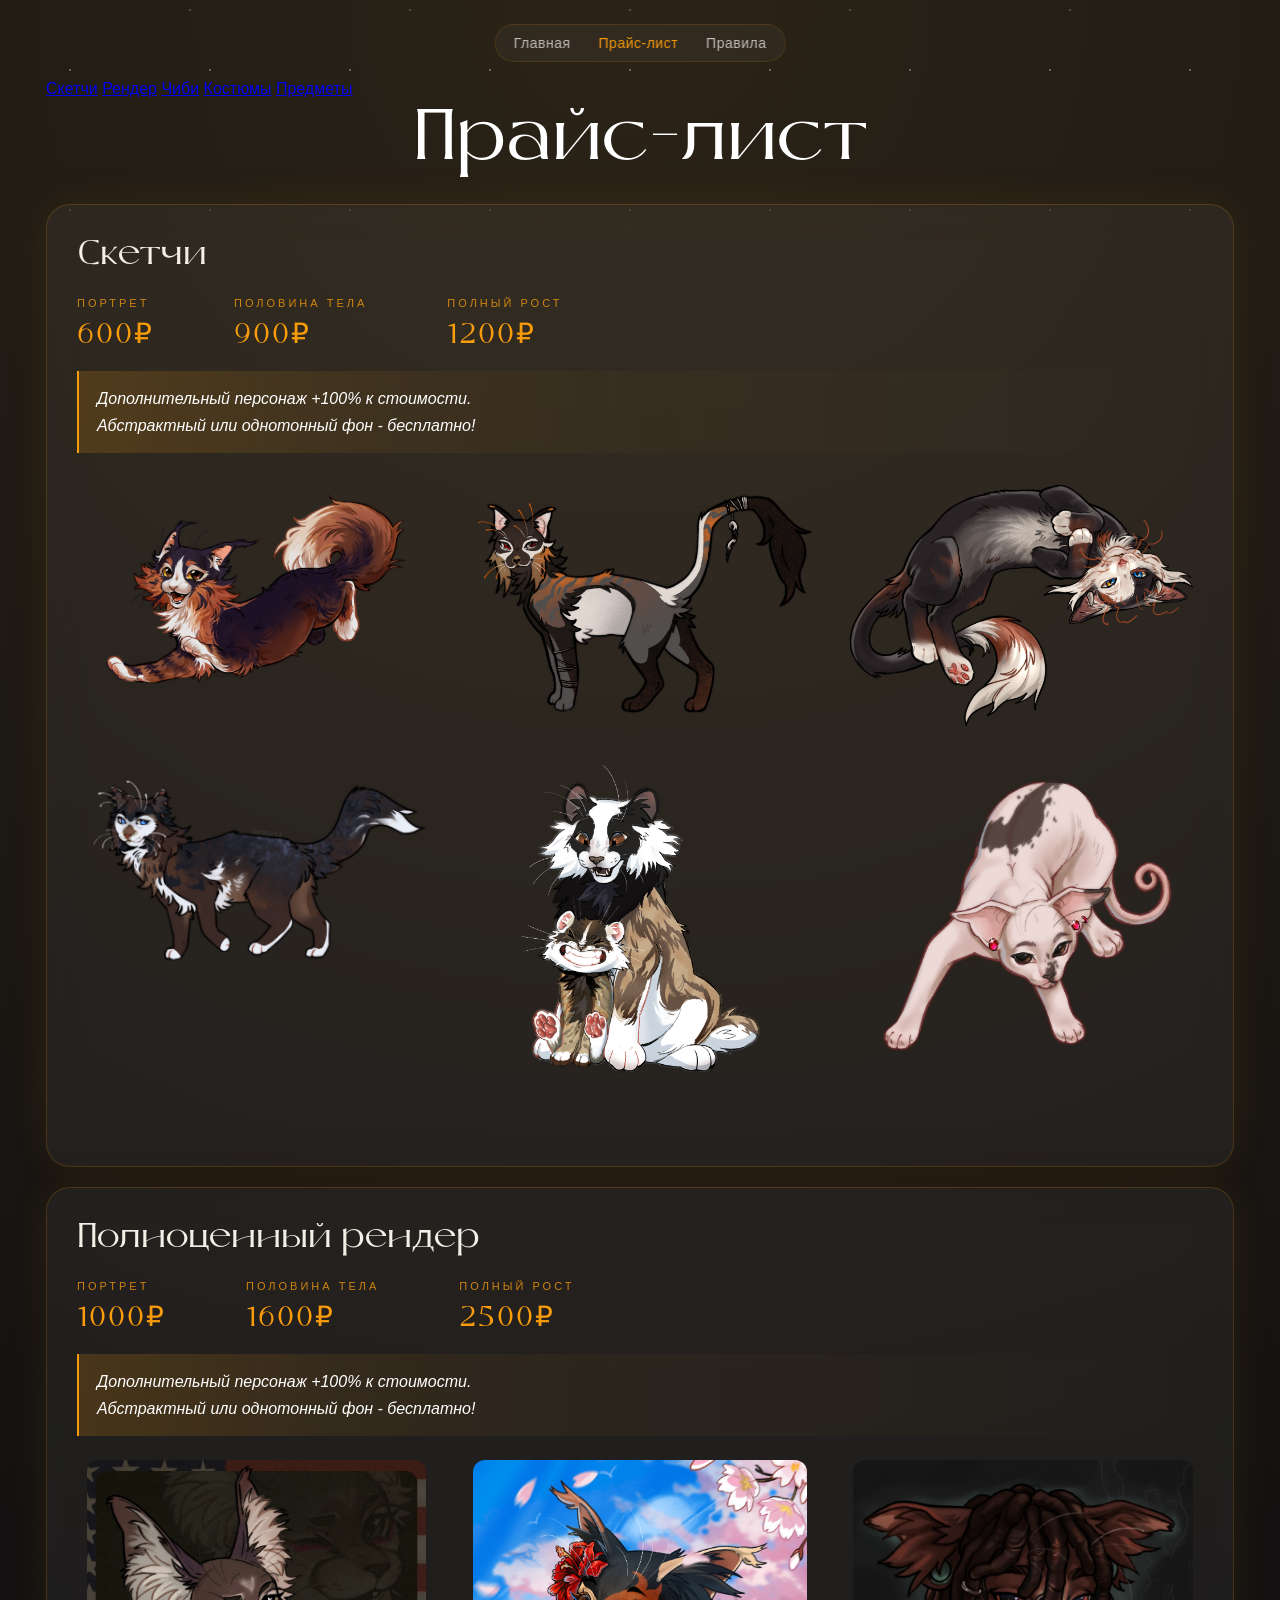
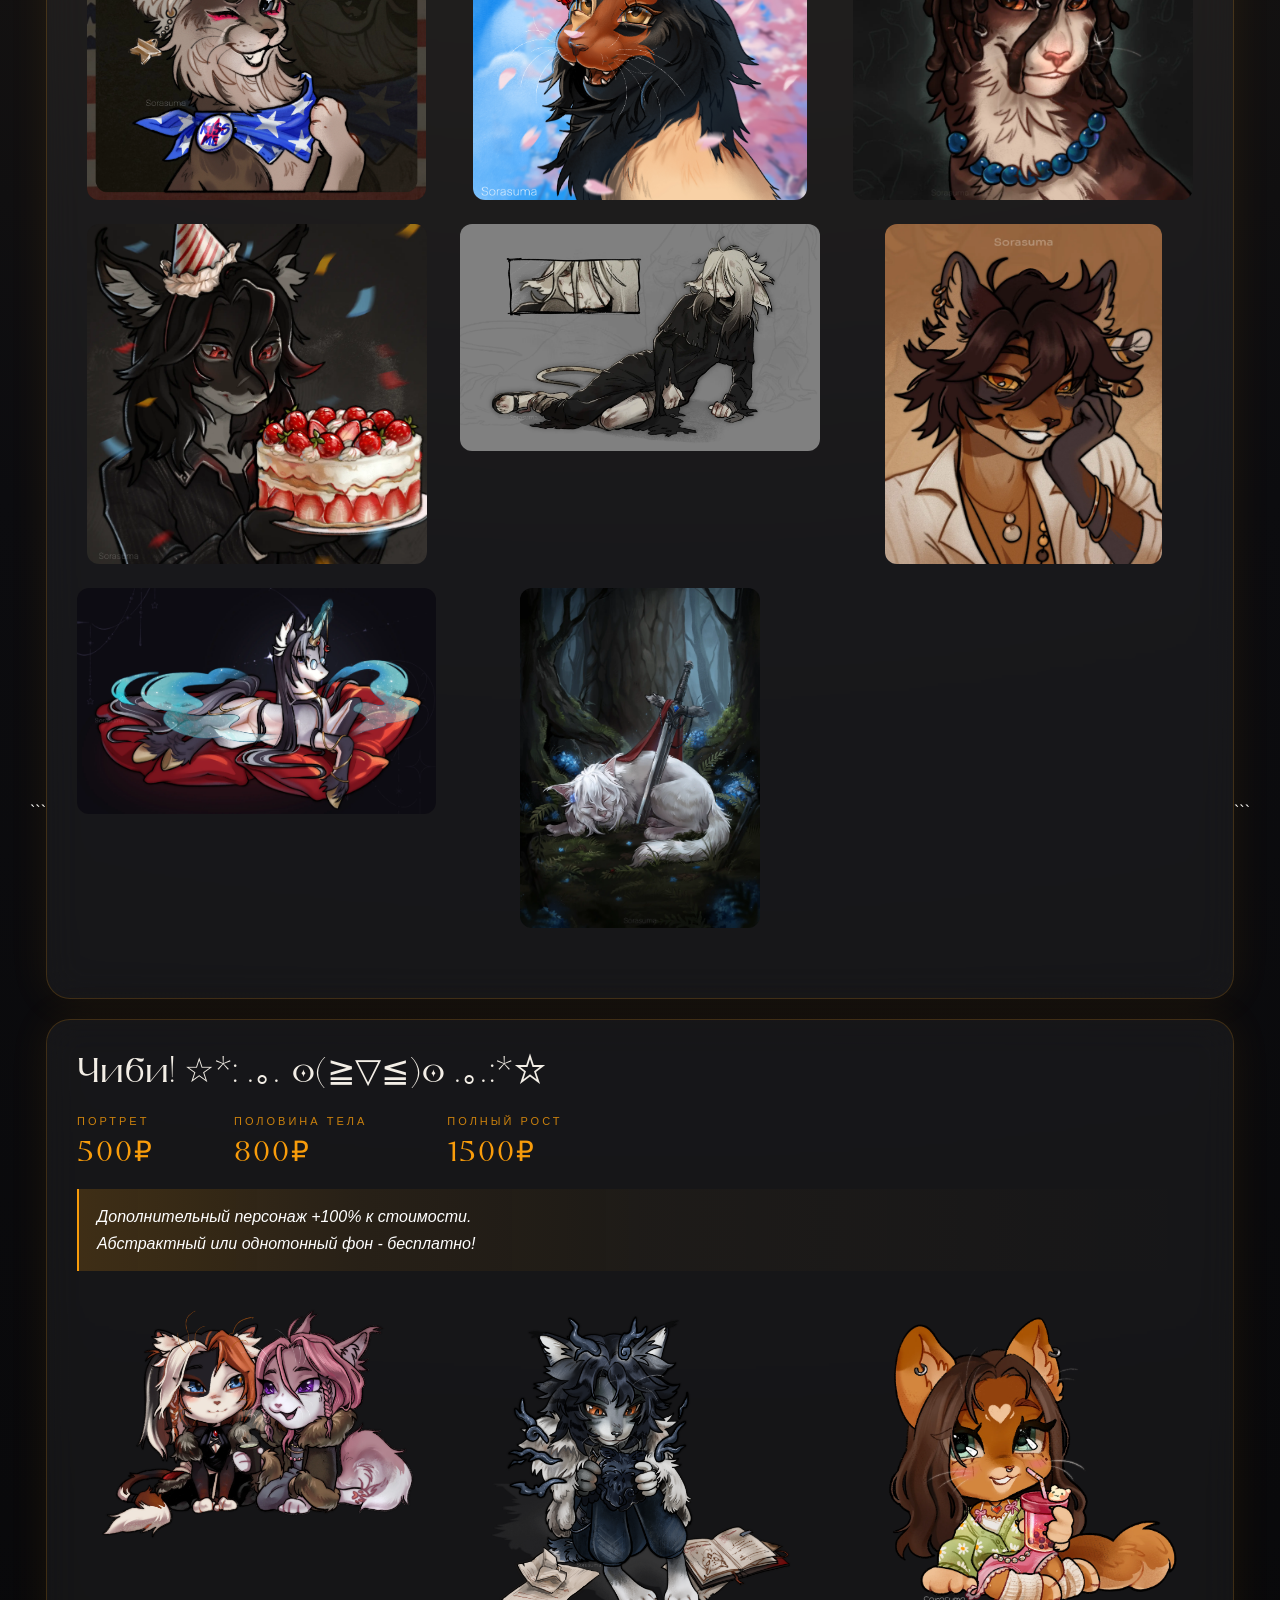
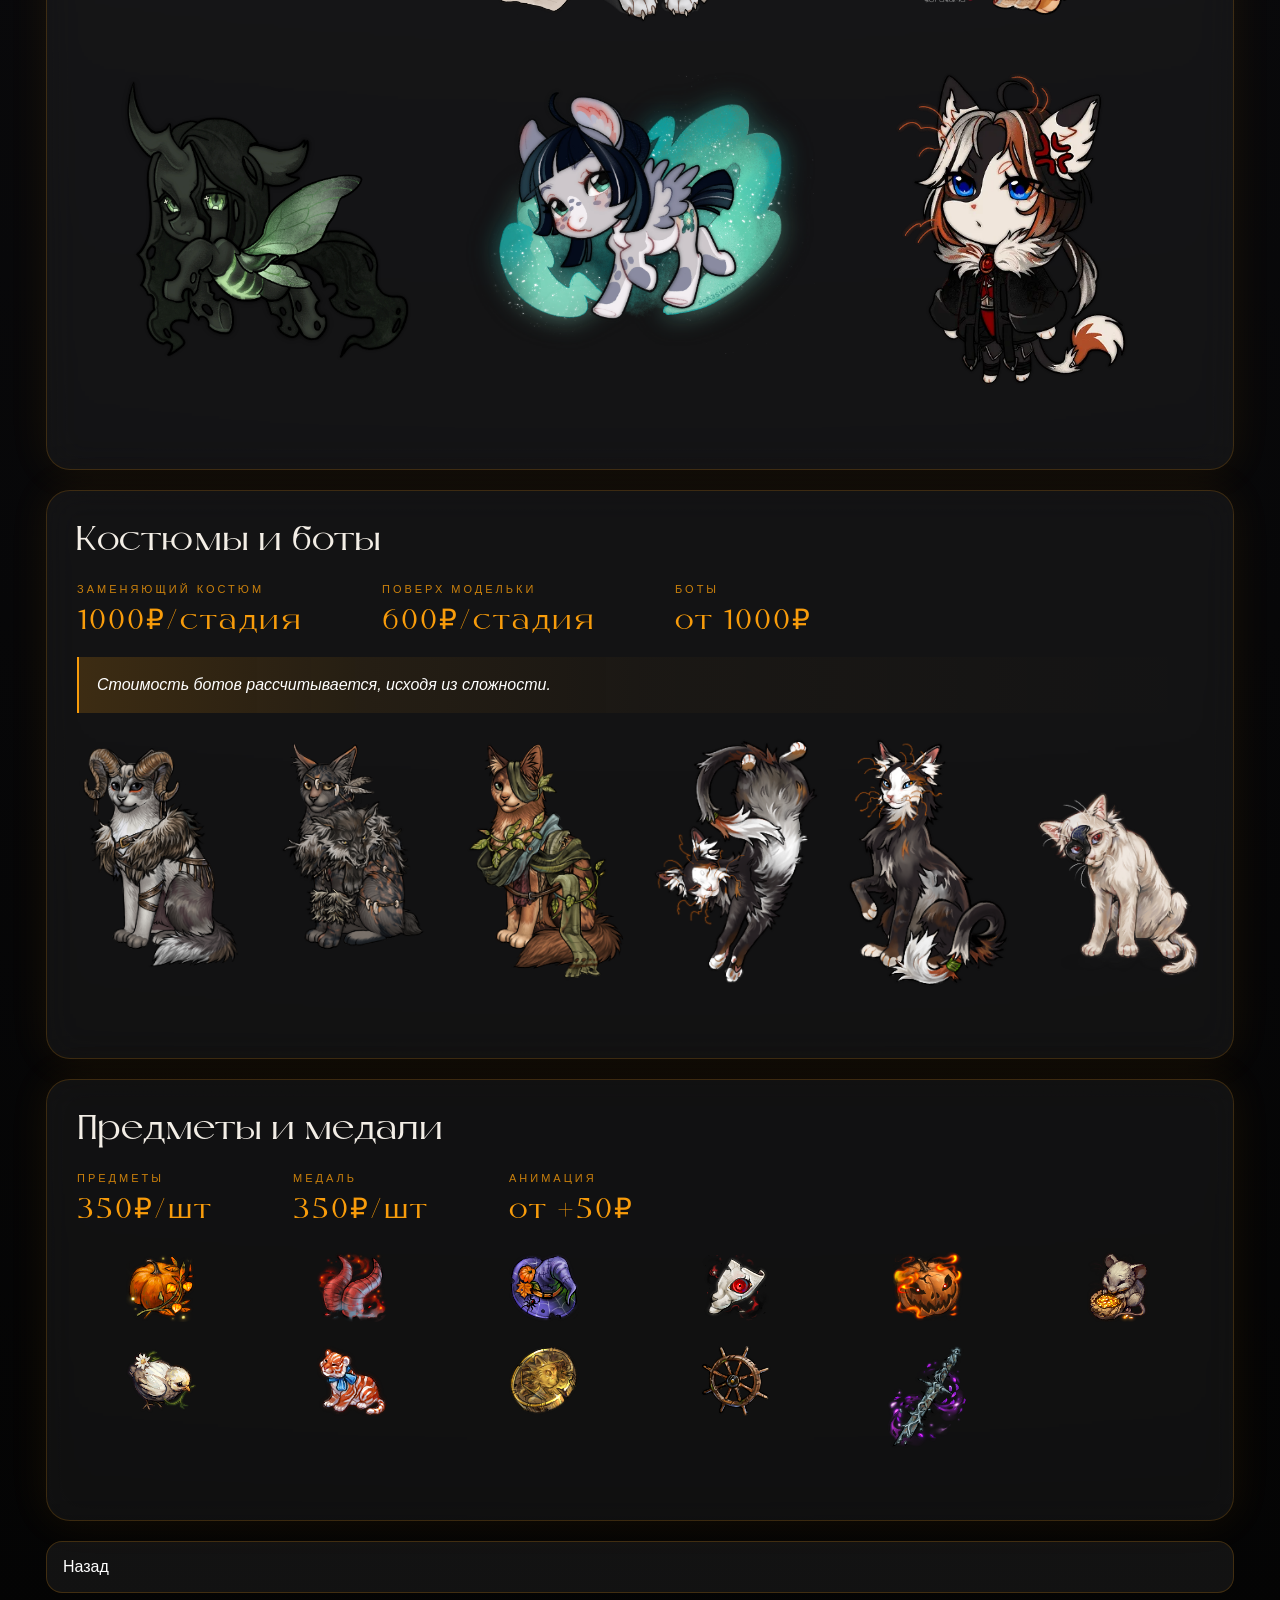
==== commit 1a8bfacf: "Update price.html" ====
--- a/price.html
+++ b/price.html
@@ -23,11 +23,18 @@
 
 <div class="page" style="padding-top:50px;">
 
+<nav class="section-nav">
+  <a href="#sketches">Скетчи</a>
+  <a href="#renders">Рендер</a>
+  <a href="#chibi">Чиби</a>
+  <a href="#costumes">Костюмы</a>
+  <a href="#items">Предметы</a>
+</nav>
+
     <h1>Прайс-лист</h1>
 
-    <!-- СКЕТЧИ -->
-
-    <div class="panel">
+   <!-- СКЕТЧИ -->
+<div class="panel" id="sketches">
 
         <h2>Скетчи</h2>
 
@@ -87,8 +94,7 @@
 
 
     <!-- ПОЛНОЦЕННЫЙ РЕНДЕР -->
-
-    <div class="panel">
+<div class="panel" id="renders">
 
         <h2>Полноценный рендер</h2>
 
@@ -125,7 +131,7 @@
             <a href="render/IMG_5338.webp"><img src="render/IMG_5338.webp"></a>
             <a href="render/IMG_5526.webp"><img src="render/IMG_5526.webp"></a>
             <a href="render/evan.webp"><img src="render/evan.webp"></a>
-            <a href="render/evan.webp"><img src="render/меч.webp"></a>
+            <a href="render/меч.webp"><img src="render/меч.webp"></a>
 
         </div>
 
@@ -133,7 +139,7 @@
 
       <!-- ЧИБИ -->
 
-    <div class="panel">
+<div class="panel" id="chibi">
 
         <h2>Чиби! ☆*: .｡. o(≧▽≦)o .｡.:*☆</h2>
 
@@ -177,7 +183,7 @@
 
     <!-- КОСТЮМЫ И БОТЫ -->
 
-    <div class="panel">
+   <div class="panel" id="costumes">
 
         <h2>Костюмы и боты</h2>
 
@@ -221,7 +227,7 @@
 
     <!-- ПРЕДМЕТЫ -->
 
-    <div class="panel">
+ <div class="panel" id="items">
 
         <h2>Предметы и медали</h2>
 
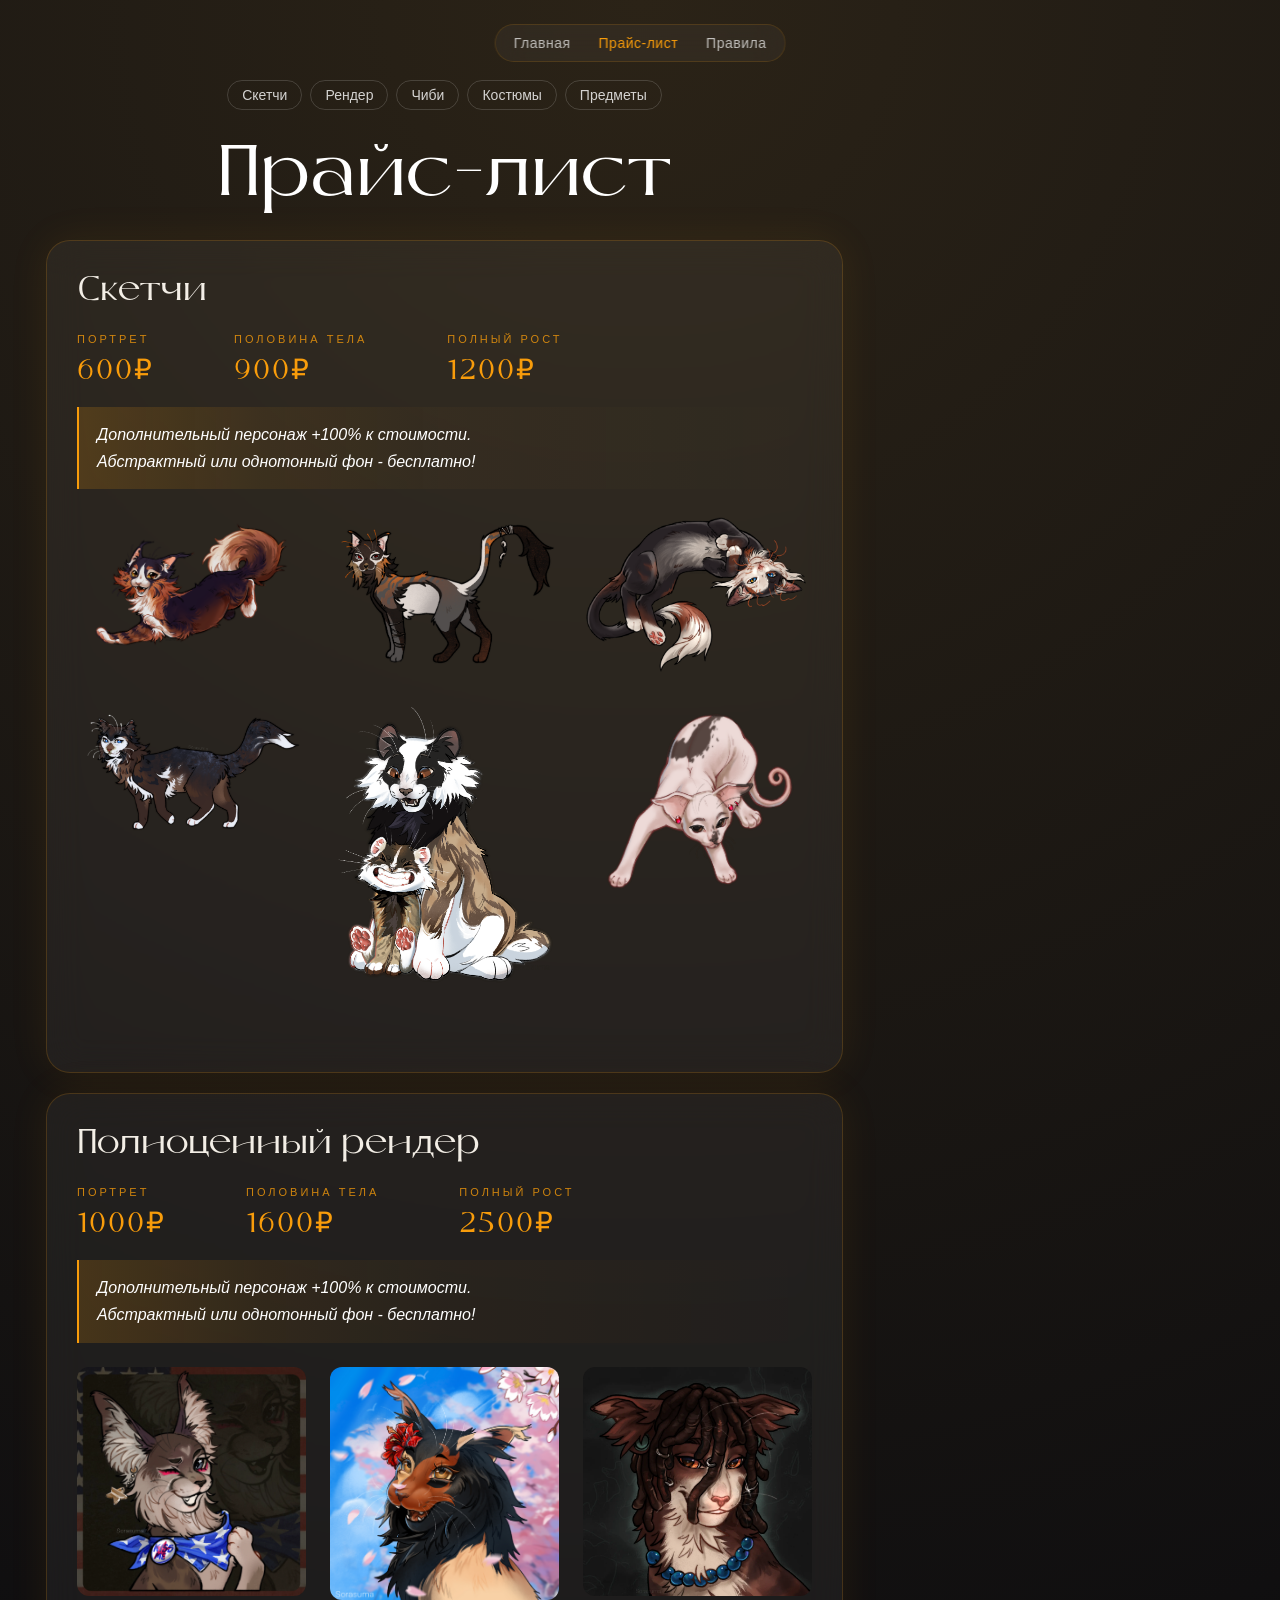
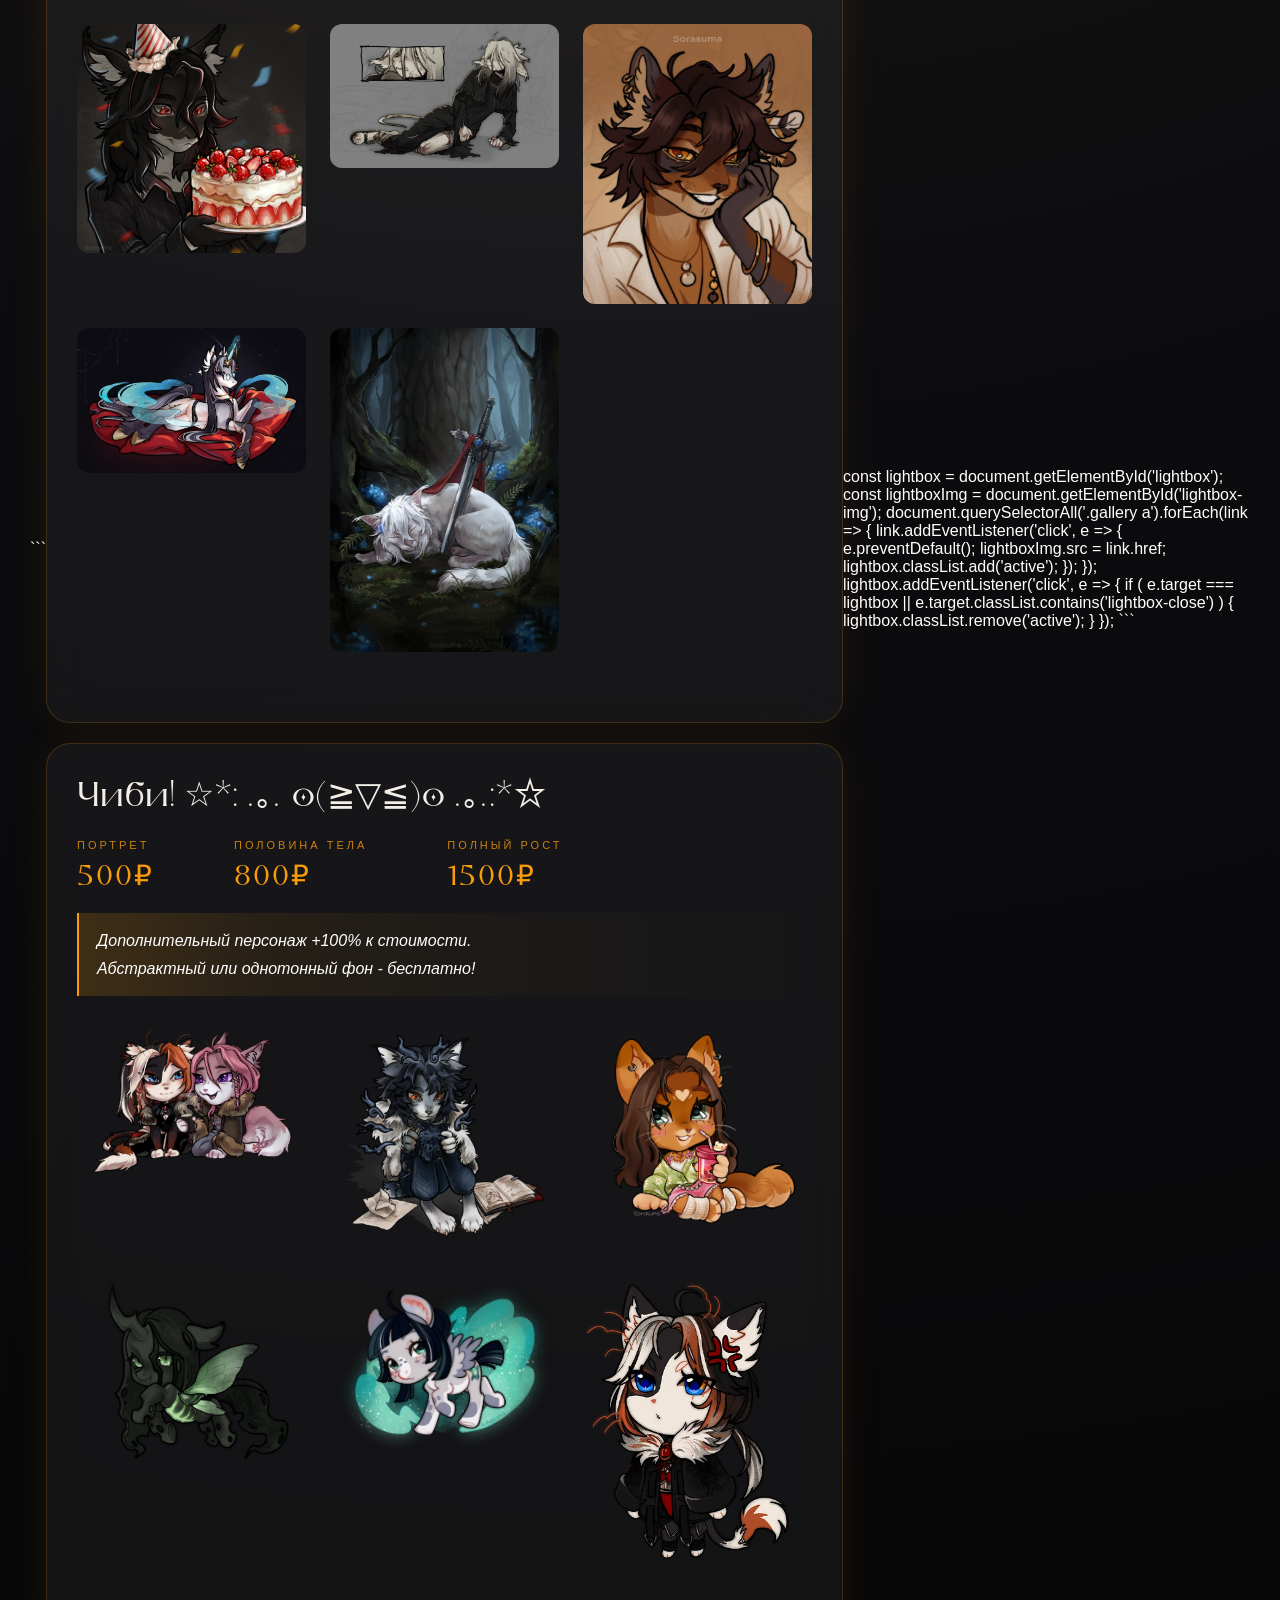
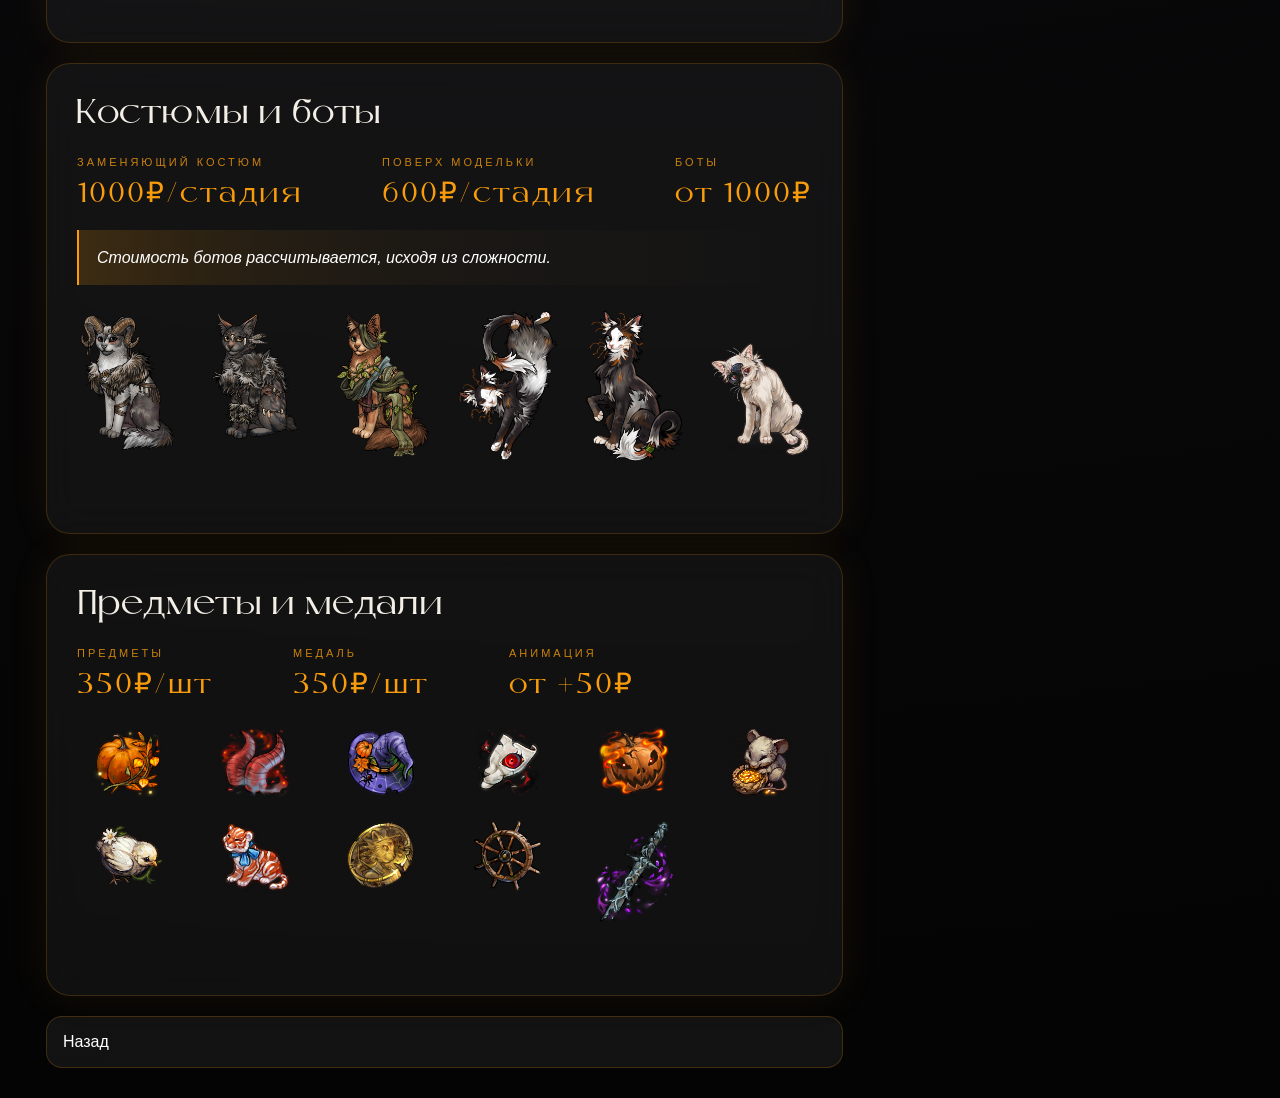
==== commit 54772fb8: "Update price.html" ====
--- a/price.html
+++ b/price.html
@@ -289,7 +289,7 @@
 
 
 <script>
-
+<script src="stars.js"></script>
     const lightbox = document.getElementById('lightbox');
     const lightboxImg = document.getElementById('lightbox-img');
 
--- a/style.css
+++ b/style.css
@@ -21,20 +21,30 @@
 }
 
 .stars{
-position:fixed;
-inset:0;
-background-image:
-radial-gradient(rgba(255,255,255,.9) 1px,transparent 1px),
-radial-gradient(rgba(255,255,255,.6) 1px,transparent 1px);
-background-size:140px 140px,220px 220px;
-background-position:0 0,80px 120px;
-opacity:.35;
-animation:starfade 8s ease-in-out infinite;
-pointer-events:none;
-}
-
-@keyframes starfade{
-50%{opacity:.55}
+  position:fixed;
+  inset:0;
+  pointer-events:none;
+  overflow:hidden;
+}
+
+.stars .star{
+  position:absolute;
+  color:#fff;
+  opacity:.2;
+  animation:twinkle ease-in-out infinite;
+}
+
+.stars .star.accent{
+  color:#F89C0B;
+}
+
+@keyframes twinkle{
+  0%,100%{opacity:.15; transform:scale(.85);}
+  50%{opacity:1; transform:scale(1.15);}
+}
+
+@media (prefers-reduced-motion: reduce){
+  .stars .star{ animation:none; opacity:.4; }
 }
 
 .card,.panel{
@@ -440,3 +450,25 @@
     }
 
 }
+/* ===== Навигация по разделам прайса ===== */
+.section-nav{
+  display:flex;
+  flex-wrap:wrap;
+  gap:8px;
+  justify-content:center;
+  margin-bottom:24px;
+}
+.section-nav a{
+  color: inherit;
+  text-decoration:none;
+  font-size:14px;
+  padding:6px 14px;
+  border:1px solid rgba(255,255,255,0.2);
+  border-radius:999px;
+  opacity:0.8;
+  transition: opacity .2s ease, background .2s ease;
+}
+.section-nav a:hover{
+  opacity:1;
+  background: rgba(255,255,255,0.08);
+}
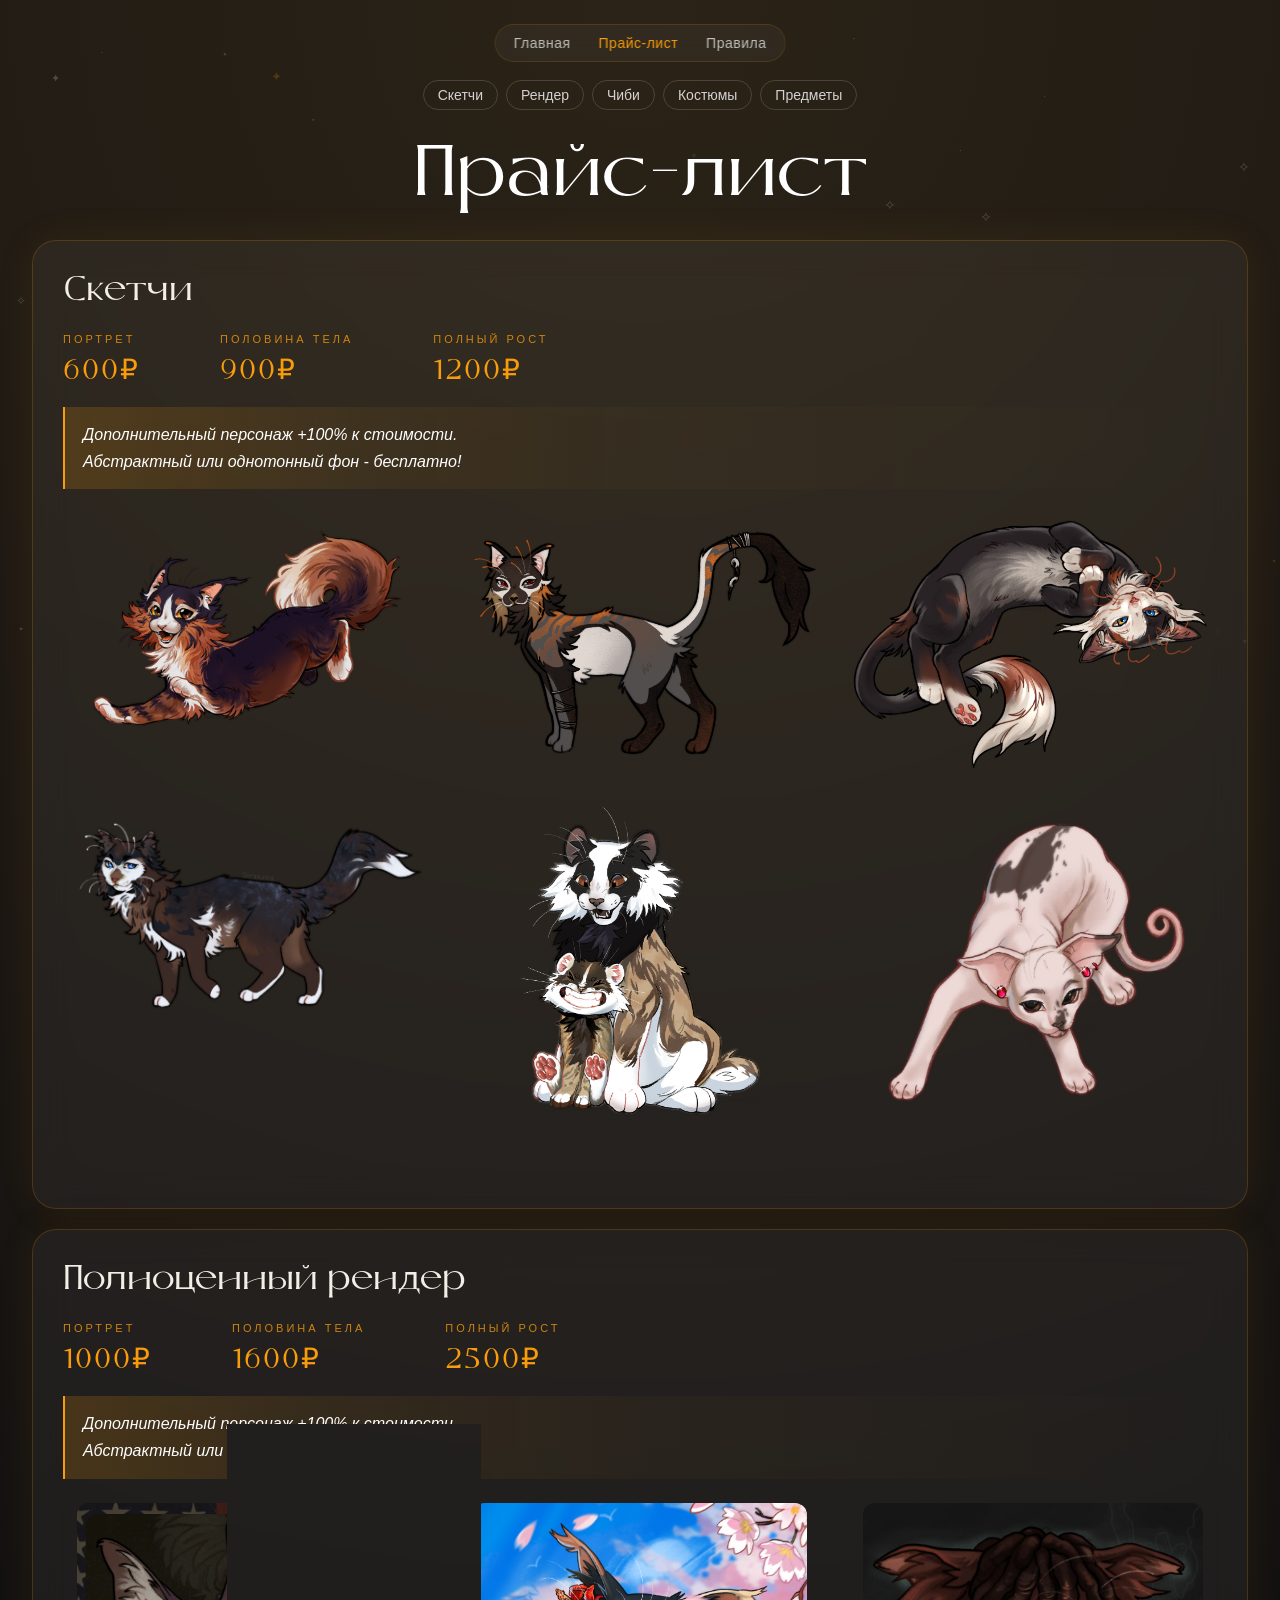
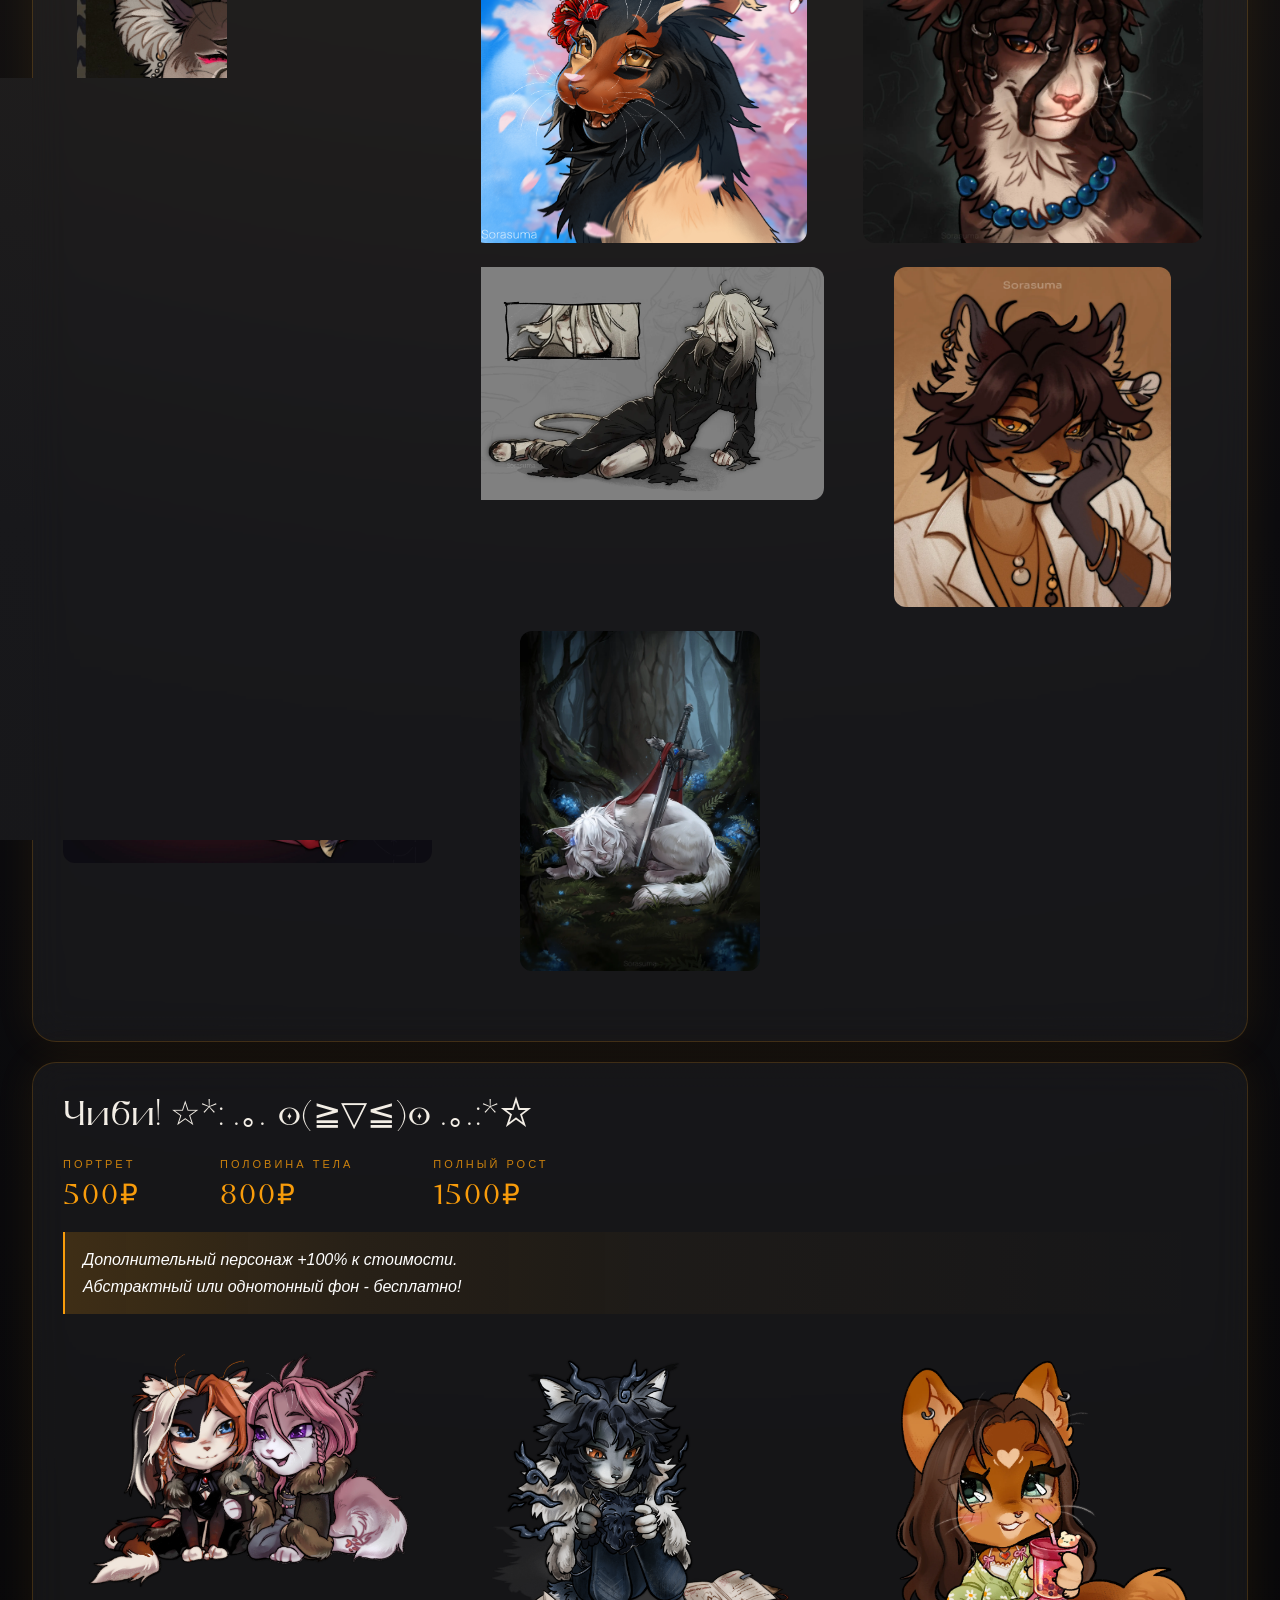
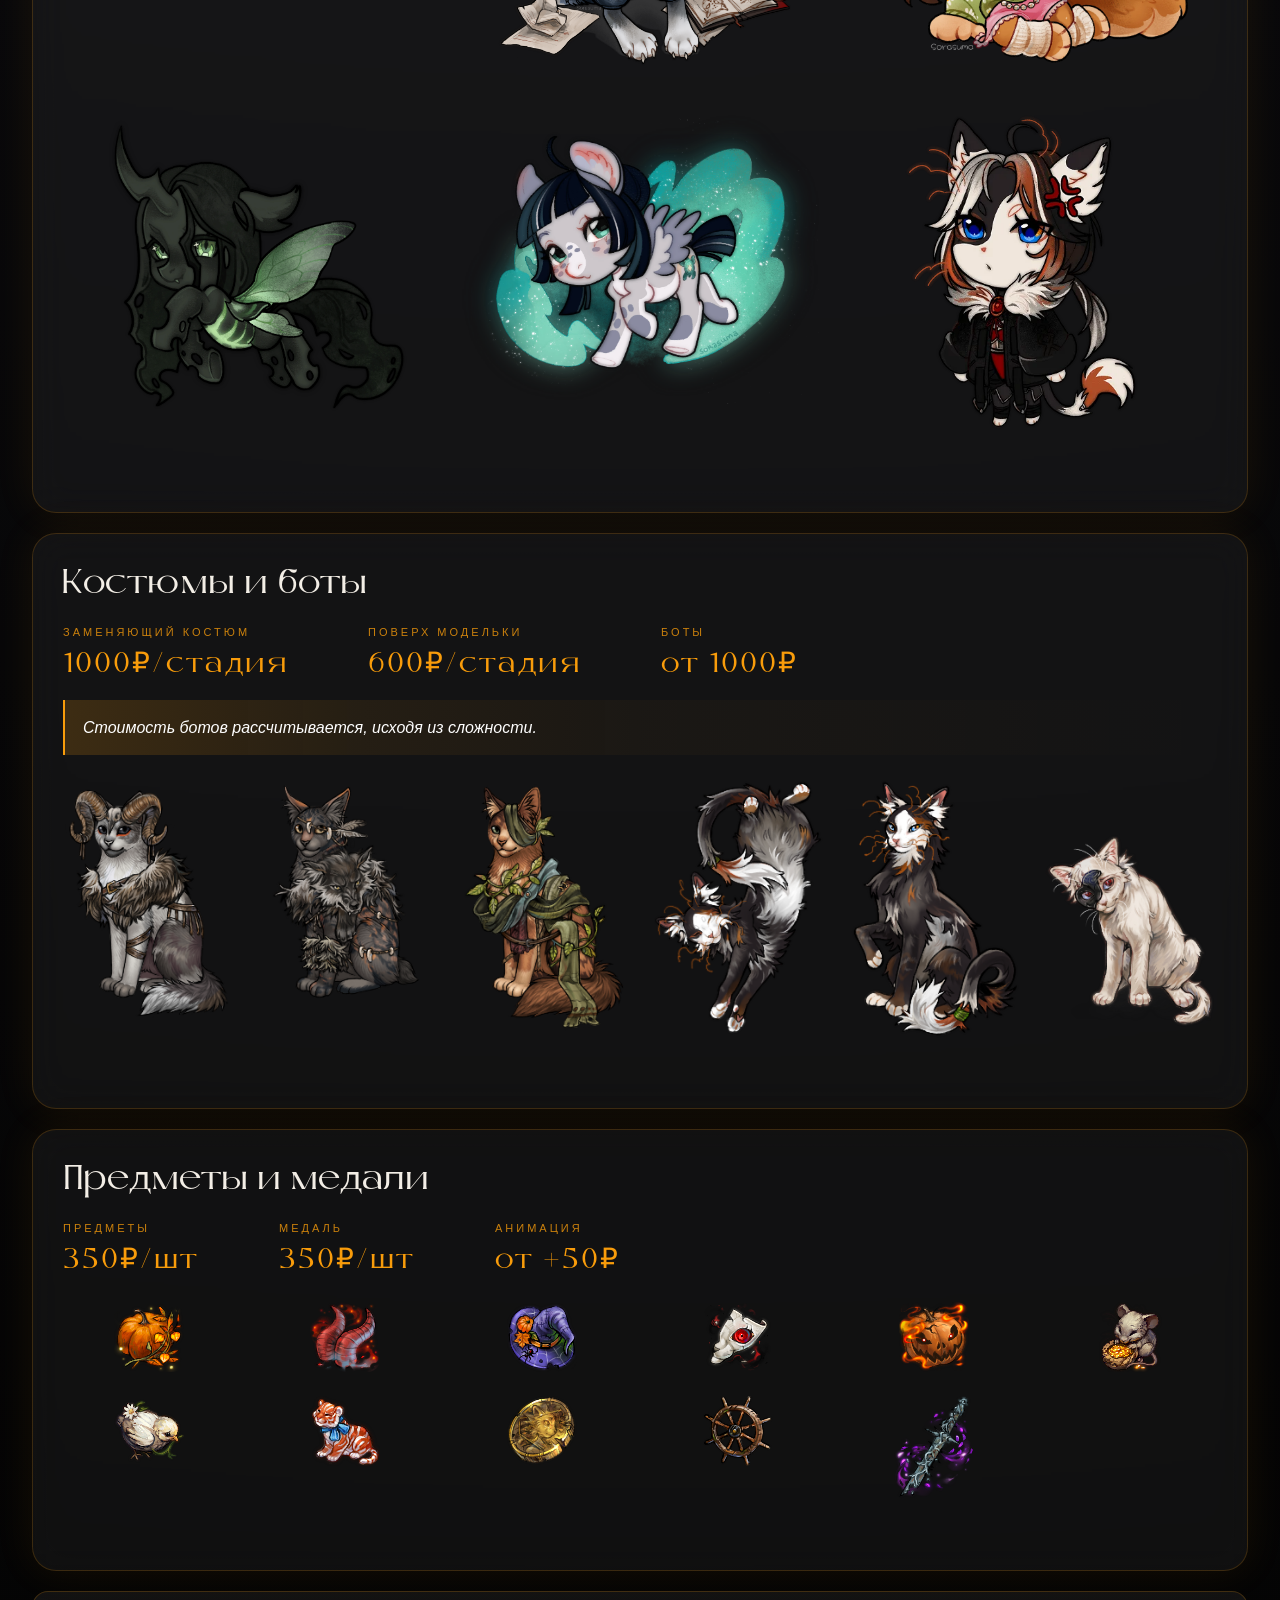
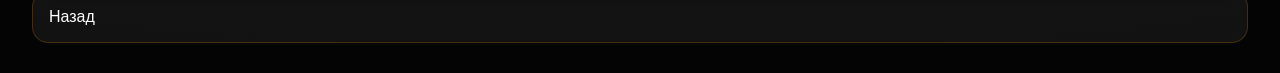
==== commit 49a82406: "Update price.html" ====
--- a/price.html
+++ b/price.html
@@ -18,7 +18,7 @@
     <a href="rules.html">Правила</a>
 </nav>
     
-```
+
 <div class="stars"></div>
 
 <div class="page" style="padding-top:50px;">
@@ -287,9 +287,8 @@
 
 </div>
 
-
+<script src="stars.js"></script>
 <script>
-<script src="stars.js"></script>
     const lightbox = document.getElementById('lightbox');
     const lightboxImg = document.getElementById('lightbox-img');
 
@@ -321,7 +320,7 @@
     });
 
 </script>
-```
+
 
 </body>
 
